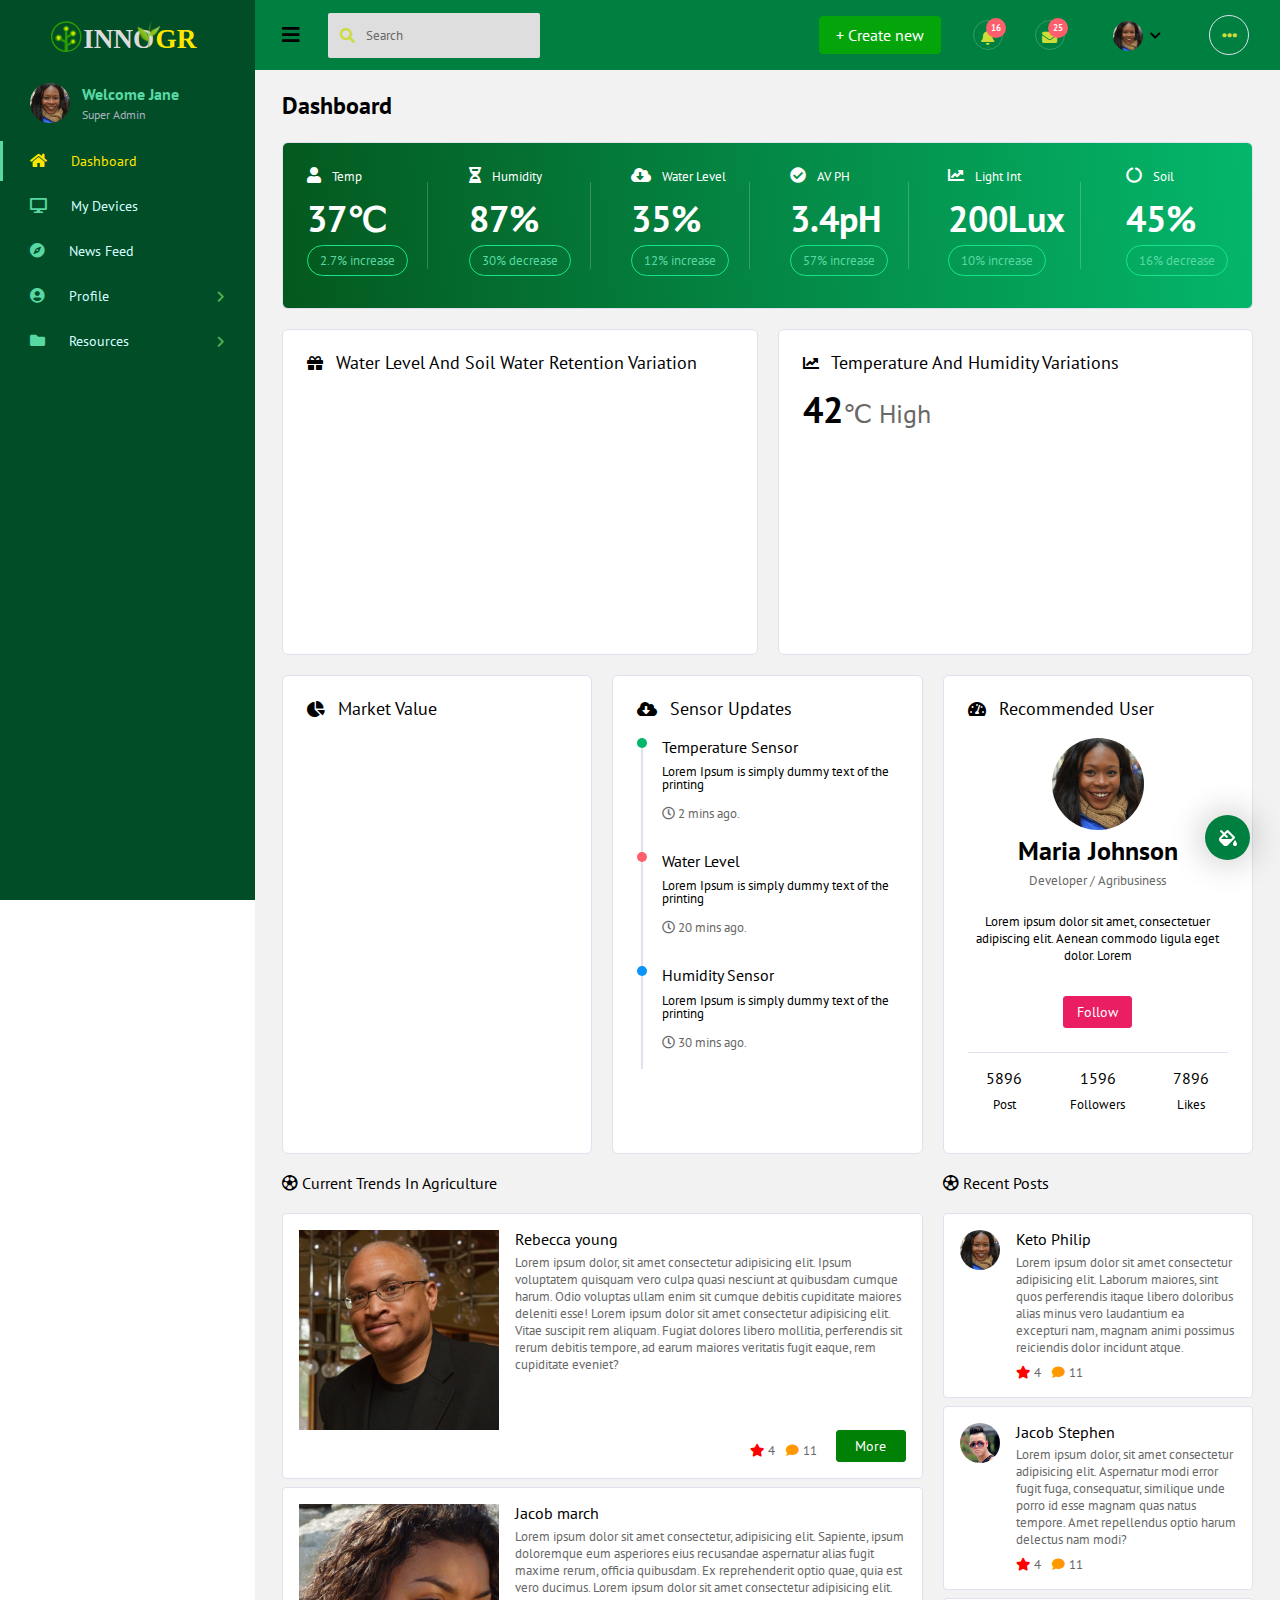
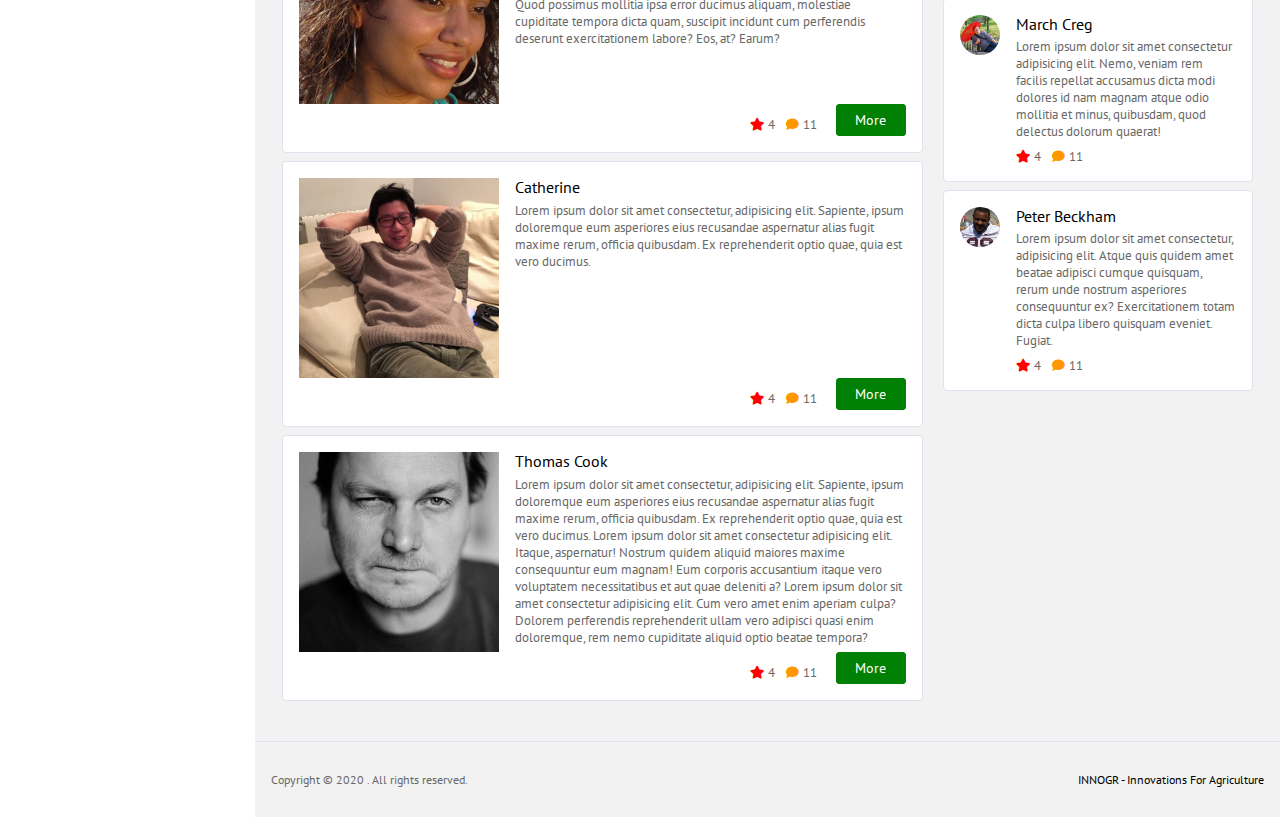
==== index.html @ 1851c5af "INNOGR ONE" ====
<!DOCTYPE html>
<html lang="en">


<head>
  <!-- Required meta tags -->
  <meta charset="utf-8">
  <meta name="viewport" content="width=device-width, initial-scale=1, shrink-to-fit=no">
  <title>Innogr App</title>
  <link rel="icon" href="images/logo-mini-fav.svg" type="image/svg">
  <!-- plugins:css -->
  <link rel="stylesheet" href="vendors/iconfonts/font-awesome/css/all.min.css">
  <link rel="stylesheet" href="vendors/css/vendor.bundle.base.css">
  <link rel="stylesheet" href="vendors/css/vendor.bundle.addons.css">
  <!-- endinject -->
  <!-- plugin css for this page -->
  <!-- End plugin css for this page -->
  <!-- inject:css -->
  <link rel="stylesheet" href="css/style.css">
  <!-- endinject -->
  <link rel="shortcut icon" href="http://www.urbanui.com/" />
</head>

<body class="sidebar-fixed">
  <div class="container-scroller">
    <!-- partial:partials/_navbar.html -->
    <nav class="navbar col-lg-12 col-12 p-0 fixed-top d-flex flex-row default-layout-navbar">
      <div class="text-center navbar-brand-wrapper d-flex align-items-center justify-content-center">
        <a class="navbar-brand brand-logo" href="index.html"><img src="images/logo.svg" alt="logo" /></a>
        <a class="navbar-brand brand-logo-mini" href="index.html"><img src="images/logo-mini.svg" alt="logo" /></a>
      </div>
      <div class="navbar-menu-wrapper d-flex align-items-stretch">
        <button class="navbar-toggler navbar-toggler align-self-center" type="button" data-toggle="minimize">
          <span class="fas fa-bars"></span>
        </button>
        <ul class="navbar-nav">
          <li class="nav-item nav-search d-none d-md-flex">
            <div class="nav-link">
              <div class="input-group">
                <div class="input-group-prepend">
                  <span class="input-group-text">
                    <i class="fas fa-search"></i>
                  </span>
                </div>
                <input type="text" class="form-control" placeholder="Search" aria-label="Search">
              </div>
            </div>
          </li>
        </ul>
        <ul class="navbar-nav navbar-nav-right">
          <li class="nav-item d-none d-lg-flex">
            <a class="nav-link" href="#">
              <span class="btn btn-primary">+ Create new</span>
            </a>
          </li>

          <li class="nav-item dropdown">
            <a class="nav-link count-indicator dropdown-toggle" id="notificationDropdown" href="#"
              data-toggle="dropdown">
              <i class="fas fa-bell mx-0"></i>
              <span class="count">16</span>
            </a>
            <div class="dropdown-menu dropdown-menu-right navbar-dropdown preview-list"
              aria-labelledby="notificationDropdown">
              <a class="dropdown-item">
                <p class="mb-0 font-weight-normal float-left">You have 16 new notifications
                </p>
                <span class="badge badge-pill badge-warning float-right">View all</span>
              </a>
              <div class="dropdown-divider"></div>
              <a class="dropdown-item preview-item">
                <div class="preview-thumbnail">
                  <div class="preview-icon bg-danger">
                    <i class="fas fa-exclamation-circle mx-0"></i>
                  </div>
                </div>
                <div class="preview-item-content">
                  <h6 class="preview-subject font-weight-medium">Application Error</h6>
                  <p class="font-weight-light small-text">
                    Just now
                  </p>
                </div>
              </a>
              <div class="dropdown-divider"></div>
              <a class="dropdown-item preview-item">
                <div class="preview-thumbnail">
                  <div class="preview-icon bg-warning">
                    <i class="fas fa-wrench mx-0"></i>
                  </div>
                </div>
                <div class="preview-item-content">
                  <h6 class="preview-subject font-weight-medium">Settings</h6>
                  <p class="font-weight-light small-text">
                    Private message
                  </p>
                </div>
              </a>
              <div class="dropdown-divider"></div>
              <a class="dropdown-item preview-item">
                <div class="preview-thumbnail">
                  <div class="preview-icon bg-info">
                    <i class="far fa-envelope mx-0"></i>
                  </div>
                </div>
                <div class="preview-item-content">
                  <h6 class="preview-subject font-weight-medium">New user registration</h6>
                  <p class="font-weight-light small-text">
                    2 days ago
                  </p>
                </div>
              </a>
            </div>
          </li>
          <li class="nav-item dropdown">
            <a class="nav-link count-indicator dropdown-toggle" id="messageDropdown" href="#" data-toggle="dropdown"
              aria-expanded="false">
              <i class="fas fa-envelope mx-0"></i>
              <span class="count">25</span>
            </a>
            <div class="dropdown-menu dropdown-menu-right navbar-dropdown preview-list"
              aria-labelledby="messageDropdown">
              <div class="dropdown-item">
                <p class="mb-0 font-weight-normal float-left">You have 7 unread mails
                </p>
                <span class="badge badge-info badge-pill float-right">View all</span>
              </div>
              <div class="dropdown-divider"></div>
              <a class="dropdown-item preview-item">
                <div class="preview-thumbnail">
                  <img src="images/faces/face4.jpg" alt="image" class="profile-pic">
                </div>
                <div class="preview-item-content flex-grow">
                  <h6 class="preview-subject ellipsis font-weight-medium">David Grey
                    <span class="float-right font-weight-light small-text">1 Minutes ago</span>
                  </h6>
                  <p class="font-weight-light small-text">
                    The meeting is cancelled
                  </p>
                </div>
              </a>
              <div class="dropdown-divider"></div>
              <a class="dropdown-item preview-item">
                <div class="preview-thumbnail">
                  <img src="images/faces/face2.jpg" alt="image" class="profile-pic">
                </div>
                <div class="preview-item-content flex-grow">
                  <h6 class="preview-subject ellipsis font-weight-medium">Tim Cook
                    <span class="float-right font-weight-light small-text">15 Minutes ago</span>
                  </h6>
                  <p class="font-weight-light small-text">
                    New product launch
                  </p>
                </div>
              </a>
              <div class="dropdown-divider"></div>
              <a class="dropdown-item preview-item">
                <div class="preview-thumbnail">
                  <img src="images/faces/face3.jpg" alt="image" class="profile-pic">
                </div>
                <div class="preview-item-content flex-grow">
                  <h6 class="preview-subject ellipsis font-weight-medium"> Johnson
                    <span class="float-right font-weight-light small-text">18 Minutes ago</span>
                  </h6>
                  <p class="font-weight-light small-text">
                    Upcoming board meeting
                  </p>
                </div>
              </a>
            </div>
          </li>
          <li class="nav-item nav-profile dropdown">
            <a class="nav-link dropdown-toggle" href="#" data-toggle="dropdown" id="profileDropdown">
              <img src="images/faces/face5.jpg" alt="profile" />
            </a>
            <div class="dropdown-menu dropdown-menu-right navbar-dropdown" aria-labelledby="profileDropdown">
              <a href="pages/profile/settings.html" class="dropdown-item">
                <i class="fas fa-cog text-primary"></i>
                Settings
              </a>
              <div class="dropdown-divider"></div>
              <a href="pages/login.html" class="dropdown-item">
                <i class="fas fa-power-off text-primary"></i>
                Logout
              </a>
            </div>
          </li>
          <li class="nav-item nav-settings d-none d-lg-block">
            <a class="nav-link" href="#">
              <i class="fas fa-ellipsis-h"></i>
            </a>
          </li>
        </ul>
        <button class="navbar-toggler navbar-toggler-right d-lg-none align-self-center" type="button"
          data-toggle="offcanvas">
          <span class="fas fa-bars"></span>
        </button>
      </div>
    </nav>
    <!-- partial -->
    <div class="container-fluid page-body-wrapper">
      <!-- partial:partials/_settings-panel.html -->
      <div class="theme-setting-wrapper">
        <div id="settings-trigger"><i class="fas fa-fill-drip"></i></div>
        <div id="theme-settings" class="settings-panel">
          <i class="settings-close fa fa-times"></i>
          <p class="settings-heading">SIDEBAR SKINS</p>
          <div class="sidebar-bg-options selected" id="sidebar-light-theme">
            <div class="img-ss rounded-circle bg-light border mr-3"></div>Light
          </div>
          <div class="sidebar-bg-options" id="sidebar-dark-theme">
            <div class="img-ss rounded-circle bg-dark border mr-3"></div>Dark
          </div>
          <p class="settings-heading mt-2">HEADER SKINS</p>
          <div class="color-tiles mx-0 px-4">
            <div class="tiles primary"></div>
            <div class="tiles success"></div>
            <div class="tiles warning"></div>
            <div class="tiles danger"></div>
            <div class="tiles info"></div>
            <div class="tiles dark"></div>
            <div class="tiles default"></div>
          </div>
        </div>
      </div>
      <div id="right-sidebar" class="settings-panel">
        <i class="settings-close fa fa-times"></i>
        <ul class="nav nav-tabs" id="setting-panel" role="tablist">
          <li class="nav-item">
            <a class="nav-link active" id="todo-tab" data-toggle="tab" href="#todo-section" role="tab"
              aria-controls="todo-section" aria-expanded="true">TO DO LIST</a>
          </li>
          <li class="nav-item">
            <a class="nav-link" id="chats-tab" data-toggle="tab" href="#chats-section" role="tab"
              aria-controls="chats-section">CHATS</a>
          </li>
        </ul>
        <div class="tab-content" id="setting-content">
          <div class="tab-pane fade show active scroll-wrapper" id="todo-section" role="tabpanel"
            aria-labelledby="todo-section">
            <div class="add-items d-flex px-3 mb-0">
              <form class="form w-100">
                <div class="form-group d-flex">
                  <input type="text" class="form-control todo-list-input" placeholder="Add To-do">
                  <button type="submit" class="add btn btn-primary todo-list-add-btn" id="add-task-todo">Add</button>
                </div>
              </form>
            </div>
            <div class="list-wrapper px-3">
              <ul class="d-flex flex-column-reverse todo-list">
                <li>
                  <div class="form-check">
                    <label class="form-check-label">
                      <input class="checkbox" type="checkbox">
                      Team review meeting at 3.00 PM
                    </label>
                  </div>
                  <i class="remove fa fa-times-circle"></i>
                </li>
                <li>
                  <div class="form-check">
                    <label class="form-check-label">
                      <input class="checkbox" type="checkbox">
                      Prepare for presentation
                    </label>
                  </div>
                  <i class="remove fa fa-times-circle"></i>
                </li>
                <li>
                  <div class="form-check">
                    <label class="form-check-label">
                      <input class="checkbox" type="checkbox">
                      Resolve all the low priority tickets due today
                    </label>
                  </div>
                  <i class="remove fa fa-times-circle"></i>
                </li>
                <li class="completed">
                  <div class="form-check">
                    <label class="form-check-label">
                      <input class="checkbox" type="checkbox" checked>
                      Schedule meeting for next week
                    </label>
                  </div>
                  <i class="remove fa fa-times-circle"></i>
                </li>
                <li class="completed">
                  <div class="form-check">
                    <label class="form-check-label">
                      <input class="checkbox" type="checkbox" checked>
                      Project review
                    </label>
                  </div>
                  <i class="remove fa fa-times-circle"></i>
                </li>
              </ul>
            </div>
            <div class="events py-4 border-bottom px-3">
              <div class="wrapper d-flex mb-2">
                <i class="fa fa-times-circle text-primary mr-2"></i>
                <span>Feb 11 2018</span>
              </div>
              <p class="mb-0 font-weight-thin text-gray">Creating component page</p>
              <p class="text-gray mb-0">build a js based app</p>
            </div>
            <div class="events pt-4 px-3">
              <div class="wrapper d-flex mb-2">
                <i class="fa fa-times-circle text-primary mr-2"></i>
                <span>Feb 7 2018</span>
              </div>
              <p class="mb-0 font-weight-thin text-gray">Meeting with Alisa</p>
              <p class="text-gray mb-0 ">Call Sarah Graves</p>
            </div>
          </div>
          <!-- To do section tab ends -->
          <div class="tab-pane fade" id="chats-section" role="tabpanel" aria-labelledby="chats-section">
            <div class="d-flex align-items-center justify-content-between border-bottom">
              <p class="settings-heading border-top-0 mb-3 pl-3 pt-0 border-bottom-0 pb-0">Friends</p>
              <small class="settings-heading border-top-0 mb-3 pt-0 border-bottom-0 pb-0 pr-3 font-weight-normal">See
                All</small>
            </div>
            <ul class="chat-list">
              <li class="list active">
                <div class="profile"><img src="images/faces/face1.jpg" alt="image"><span class="online"></span></div>
                <div class="info">
                  <p>Thomas Douglas</p>
                  <p>Available</p>
                </div>
                <small class="text-muted my-auto">19 min</small>
              </li>
              <li class="list">
                <div class="profile"><img src="images/faces/face2.jpg" alt="image"><span class="offline"></span></div>
                <div class="info">
                  <div class="wrapper d-flex">
                    <p>Catherine</p>
                  </div>
                  <p>Away</p>
                </div>
                <div class="badge badge-success badge-pill my-auto mx-2">4</div>
                <small class="text-muted my-auto">23 min</small>
              </li>
              <li class="list">
                <div class="profile"><img src="images/faces/face3.jpg" alt="image"><span class="online"></span></div>
                <div class="info">
                  <p>Daniel Russell</p>
                  <p>Available</p>
                </div>
                <small class="text-muted my-auto">14 min</small>
              </li>
              <li class="list">
                <div class="profile"><img src="images/faces/face4.jpg" alt="image"><span class="offline"></span></div>
                <div class="info">
                  <p>James Richardson</p>
                  <p>Away</p>
                </div>
                <small class="text-muted my-auto">2 min</small>
              </li>
              <li class="list">
                <div class="profile"><img src="images/faces/face5.jpg" alt="image"><span class="online"></span></div>
                <div class="info">
                  <p>Madeline Kennedy</p>
                  <p>Available</p>
                </div>
                <small class="text-muted my-auto">5 min</small>
              </li>
              <li class="list">
                <div class="profile"><img src="images/faces/face6.jpg" alt="image"><span class="online"></span></div>
                <div class="info">
                  <p>Sarah Graves</p>
                  <p>Available</p>
                </div>
                <small class="text-muted my-auto">47 min</small>
              </li>
            </ul>
          </div>
          <!-- chat tab ends -->
        </div>
      </div>
      <!-- partial -->
      <!-- partial:partials/_sidebar.html -->

      <nav class="sidebar sidebar-offcanvas" id="sidebar">
        <ul class="nav">
          <li class="nav-item nav-profile">
            <div class="nav-link">
              <div class="profile-image">
                <img src="images/faces/face5.jpg" alt="image" />
              </div>
              <div class="profile-name">
                <p class="name">
                  Welcome Jane
                </p>
                <p class="designation">
                  Super Admin
                </p>
              </div>
            </div>
          </li>
          <li class="nav-item">
            <a class="nav-link" href="index.html">
              <i class="fa fa-home menu-icon"></i>
              <span class="menu-title">Dashboard</span>
            </a>
          </li>
          <li class="nav-item">
            <a class="nav-link" href="pages/mydevices.html">
              <i class="fa fa-desktop menu-icon"></i>
              <span class="menu-title">My Devices</span>
            </a>
          </li>


          <li class="nav-item">
            <a class="nav-link" href="pages/newsfeed.html">
              <i class="fas fa-compass menu-icon"></i>
              <span class="menu-title">News Feed</span>
            </a>

          </li>

          <li class="nav-item">
            <a class="nav-link" data-toggle="collapse" href="#profile" aria-expanded="false" aria-controls="profile">
              <i class="fas fa fa-user-circle menu-icon"></i>
              <span class="menu-title">Profile</span>
              <i class="menu-arrow"></i>
            </a>
            <div class="collapse" id="profile">
              <ul class="nav flex-column sub-menu">
                <li class="nav-item"> <a class="nav-link" href="pages/profile/overview.html">Overview</a></li>
                <li class="nav-item"> <a class="nav-link" href="pages/profile/settings.html">Settings</a></li>

              </ul>
            </div>
          </li>



          <li class="nav-item">
            <a class="nav-link" data-toggle="collapse" href="#govenment" aria-expanded="false"
              aria-controls="govenment">
              <i class="fas fa-folder menu-icon"></i>
              <span class="menu-title">Resources</span>
              <i class="menu-arrow"></i>
            </a>
            <div class="collapse" id="govenment">
              <ul class="nav flex-column sub-menu">
                <li class="nav-item"> <a class="nav-link" href="pages/government/supportcenters.html">Support centers</a></li>
                <li class="nav-item"> <a class="nav-link" href="pages/government/projects.html">Projects</a></li>
                <li class="nav-item"> <a class="nav-link" href="pages/government/contact.html">Contact</a></li>
              </ul>
            </div>
          </li>

        </ul>
      </nav>

      <!-- partial -->
      <div class="main-panel">
        <div class="content-wrapper">
          <div class="page-header">
            <h3 class="page-title">
              Dashboard
            </h3>
          </div>
          <div class="row grid-margin">
            <div class="col-12">
              <div class="card card-statistics">
                <div class="card-body">
                  <div class="d-flex flex-column flex-md-row align-items-center justify-content-between">
                    <div class="statistics-item">
                      <p>
                        <i class="icon-sm fa fa-user mr-2"></i>
                        Temp
                      </p>
                      <h2>37&#x2103;</h2>
                      <label class="badge badge-outline-success badge-pill">2.7% increase</label>
                    </div>
                    <div class="statistics-item">
                      <p>
                        <i class="icon-sm fas fa-hourglass-half mr-2"></i>
                        Humidity
                      </p>
                      <h2>87%</h2>
                      <label class="badge badge-outline-danger badge-pill">30% decrease</label>
                    </div>
                    <div class="statistics-item">
                      <p>
                        <i class="icon-sm fas fa-cloud-download-alt mr-2"></i>
                        Water Level
                      </p>
                      <h2>35%</h2>
                      <label class="badge badge-outline-success badge-pill">12% increase</label>
                    </div>
                    <div class="statistics-item">
                      <p>
                        <i class="icon-sm fas fa-check-circle mr-2"></i>
                        AV PH
                      </p>
                      <h2>3.4pH</h2>
                      <label class="badge badge-outline-success badge-pill">57% increase</label>
                    </div>
                    <div class="statistics-item">
                      <p>
                        <i class="icon-sm fas fa-chart-line mr-2"></i>
                        Light Int
                      </p>
                      <h2>200Lux</h2>
                      <label class="badge badge-outline-success badge-pill">10% increase</label>
                    </div>
                    <div class="statistics-item">
                      <p>
                        <i class="icon-sm fas fa-circle-notch mr-2"></i>
                        Soil
                      </p>
                      <h2>45%</h2>
                      <label class="badge badge-outline-danger badge-pill">16% decrease</label>
                    </div>
                  </div>
                </div>
              </div>
            </div>
          </div>
          <div class="row">
            <div class="col-md-6 grid-margin stretch-card">
              <div class="card">
                <div class="card-body">
                  <h4 class="card-title">
                    <i class="fas fa-gift"></i>
                    Water Level and Soil Water Retention Variation
                  </h4>
                  <canvas id="orders-chart"></canvas>
                  <div id="orders-chart-legend" class="orders-chart-legend"></div>
                </div>
              </div>
            </div>
            <div class="col-md-6 grid-margin stretch-card">
              <div class="card">
                <div class="card-body">
                  <h4 class="card-title">
                    <i class="fas fa-chart-line"></i>
                    Temperature and Humidity Variations
                  </h4>
                  <h2 class="mb-5">42<span class="text-muted h4 font-weight-normal">&#x2103; High</span></h2>
                  <canvas id="sales-chart"></canvas>
                </div>
              </div>
            </div>
          </div>
          <div class="row">
            <div class="col-md-4 grid-margin stretch-card">
              <div class="card">
                <div class="card-body d-flex flex-column">
                  <h4 class="card-title">
                    <i class="fas fa-chart-pie"></i>
                    Market Value
                  </h4>
                  <div class="flex-grow-1 d-flex flex-column justify-content-between">
                    <canvas id="sales-status-chart" class="mt-3"></canvas>
                    <div class="pt-4">
                      <div id="sales-status-chart-legend" class="sales-status-chart-legend"></div>
                    </div>
                  </div>
                </div>
              </div>
            </div>

            <div class="col-md-4 grid-margin stretch-card">
              <div class="card">
                <div class="card-body">
                  <h4 class="card-title">
                    <i class="icon-sm fas fa-cloud-download-alt mr-2"></i>

                    Sensor Updates
                  </h4>
                  <ul class="solid-bullet-list">
                    <li>
                      <h6>Temperature Sensor</h6>
                      <p>Lorem Ipsum is simply dummy text of the printing </p>
                      <p class="text-muted">
                        <i class="far fa-clock"></i>
                        2 mins ago.
                      </p>
                    </li>
                    <li>
                      <h6>Water Level</h6>
                      <p>Lorem Ipsum is simply dummy text of the printing </p>
                      <p class="text-muted">
                        <i class="far fa-clock"></i>
                        20 mins ago.
                      </p>
                    </li>
                    <li>
                      <h6>Humidity Sensor</h6>
                      <p>Lorem Ipsum is simply dummy text of the printing </p>
                      <p class="text-muted">
                        <i class="far fa-clock"></i>
                        30 mins ago.
                      </p>
                    </li>
                  </ul>
                </div>
              </div>
            </div>


            <div class="col-md-4 grid-margin stretch-card">
              <div class="card text-center">

                <div class="card-body">
                  <h4 class="card-title" style="text-align: left;">
                    <i class="fas fa-tachometer-alt"></i>
                    Recommended User
                  </h4>

                  <img src="images/faces/face5.jpg" class="img-lg rounded-circle mb-2" alt="profile image">
                  <h4>Maria Johnson</h4>
                  <p class="text-muted">Developer / Agribusiness</p>
                  <p class="mt-4 card-text">
                    Lorem ipsum dolor sit amet, consectetuer adipiscing elit.
                    Aenean commodo ligula eget dolor. Lorem
                  </p>
                  <button class="followbtn btn btn-sm mt-3 mb-4">Follow</button>
                  <div class="border-top pt-3">
                    <div class="row">
                      <div class="col-4">
                        <h6>5896</h6>
                        <p>Post</p>
                      </div>
                      <div class="col-4">
                        <h6>1596</h6>
                        <p>Followers</p>
                      </div>
                      <div class="col-4">
                        <h6>7896</h6>
                        <p>Likes</p>
                      </div>
                    </div>
                  </div>
                </div>
              </div>
            </div>
          </div>

          <div class="row">
            <div class="col-md-8 h-100">
              <h6 class="card-title">
                <i class="far fa-futbol"></i>
                Current Trends In Agriculture
              </h6>
              <div id="profile-list-left" class="py-2">
                <div class="card rounded mb-2">
                  <div class="card-body p-3">
                    <div class="media">
                      <img src="images/faces/face1.jpg" alt="image" class="img-pk mr-3">
                      <div class="media-body">
                        <h6 class="mb-1">Rebecca young</h6>
                        <p class="mb-0 text-muted">
                          Lorem ipsum dolor, sit amet consectetur adipisicing elit. Ipsum voluptatem quisquam vero culpa
                          quasi nesciunt at quibusdam cumque harum. Odio voluptas ullam enim sit cumque debitis
                          cupiditate maiores deleniti esse! Lorem ipsum dolor sit amet consectetur adipisicing elit.
                          Vitae suscipit rem aliquam. Fugiat dolores libero mollitia, perferendis sit rerum debitis
                          tempore, ad earum maiores veritatis fugit eaque, rem cupiditate eveniet?
                        </p>
                      </div>
                    </div>
                    <div class="post-button">
                      <p class="small text-muted mt-2 mb-0">
                        <span>
                          <i class="fa fa-star mr-1"></i>4
                        </span>
                        <span class="ml-2">
                          <i class="fa fa-comment mr-1"></i>11
                        </span>
                        <span class="ml-2">
                          <i class="fa fa-mail-reply"></i>
                        </span>
                      </p>
                      <button type="button" class="btn btn-info btn-fw btn-sm">More</button>
                    </div>
                  </div>

                </div>
                <div class="card rounded mb-2">
                  <div class="card-body p-3">
                    <div class="media">
                      <img src="images/faces/face2.jpg" alt="image" class="img-pk mr-3">
                      <div class="media-body">
                        <h6 class="mb-1">Jacob march</h6>

                        <p class="mb-0 text-muted">
                          Lorem ipsum dolor sit amet consectetur, adipisicing elit. Sapiente, ipsum doloremque eum
                          asperiores eius recusandae aspernatur alias fugit maxime rerum, officia quibusdam. Ex
                          reprehenderit optio quae, quia est vero ducimus.
                          Lorem ipsum dolor sit amet consectetur adipisicing elit. Quod possimus mollitia ipsa error
                          ducimus aliquam, molestiae cupiditate tempora dicta quam, suscipit incidunt cum perferendis
                          deserunt exercitationem labore? Eos, at? Earum?
                        </p>
                      </div>
                    </div>
                    <div class="post-button">
                      <p class="small text-muted mt-2 mb-0">
                        <span>
                          <i class="fa fa-star mr-1"></i>4
                        </span>
                        <span class="ml-2">
                          <i class="fa fa-comment mr-1"></i>11
                        </span>
                        <span class="ml-2">
                          <i class="fa fa-mail-reply"></i>
                        </span>
                      </p>
                      <button type="button" class="btn btn-info btn-fw btn-sm">More</button>
                    </div>
                  </div>
                </div>
                <div class="card rounded mb-2">
                  <div class="card-body p-3">
                    <div class="media">
                      <img src="images/faces/face3.jpg" alt="image" class="img-pk mr-3">
                      <div class="media-body">
                        <h6 class="mb-1">Catherine</h6>

                        <p class="mb-0 text-muted">
                          Lorem ipsum dolor sit amet consectetur, adipisicing elit. Sapiente, ipsum doloremque eum
                          asperiores eius recusandae aspernatur alias fugit maxime rerum, officia quibusdam. Ex
                          reprehenderit optio quae, quia est vero ducimus.
                        </p>
                      </div>
                    </div>
                    <div class="post-button">
                      <p class="small text-muted mt-2 mb-0">
                        <span>
                          <i class="fa fa-star mr-1"></i>4
                        </span>
                        <span class="ml-2">
                          <i class="fa fa-comment mr-1"></i>11
                        </span>
                        <span class="ml-2">
                          <i class="fa fa-mail-reply"></i>
                        </span>
                      </p>
                      <button type="button" class="btn btn-info btn-fw btn-sm">More</button>
                    </div>
                  </div>
                </div>
                <div class="card rounded mb-2">
                  <div class="card-body p-3">
                    <div class="media">
                      <img src="images/faces/face4.jpg" alt="image" class="img-pk mr-3">
                      <div class="media-body">
                        <h6 class="mb-1">Thomas Cook</h6>

                        <p class="mb-0 text-muted">
                          Lorem ipsum dolor sit amet consectetur, adipisicing elit. Sapiente, ipsum doloremque eum
                          asperiores eius recusandae aspernatur alias fugit maxime rerum, officia quibusdam. Ex
                          reprehenderit optio quae, quia est vero ducimus. Lorem ipsum dolor sit amet consectetur
                          adipisicing elit. Itaque, aspernatur! Nostrum quidem aliquid maiores maxime consequuntur eum
                          magnam! Eum corporis accusantium itaque vero voluptatem necessitatibus et aut quae deleniti a?
                          Lorem ipsum dolor sit amet consectetur adipisicing elit. Cum vero amet enim aperiam culpa?
                          Dolorem perferendis reprehenderit ullam vero adipisci quasi enim doloremque, rem nemo
                          cupiditate aliquid optio beatae tempora?
                        </p>

                      </div>
                    </div>

                    <div class="post-button">
                      <p class="small text-muted mt-2 mb-0">
                        <span>
                          <i class="fa fa-star mr-1"></i>4
                        </span>
                        <span class="ml-2">
                          <i class="fa fa-comment mr-1"></i>11
                        </span>
                        <span class="ml-2">
                          <i class="fa fa-mail-reply"></i>
                        </span>
                      </p>
                      <button type="button" class="btn btn-info btn-fw btn-sm">More</button>
                    </div>
                  </div>
                </div>
              </div>

            </div>
            <div class="col-md-4 h-100">
              <h6 class="card-title">
                <i class="far fa-futbol"></i>
                Recent Posts</h6>
              <div id="profile-list-right" class="py-2">
                <div class="card rounded mb-2">
                  <div class="card-body p-3">
                    <div class="media">
                      <img src="images/faces/face5.jpg" alt="image" class="img-sm mr-3 rounded-circle">
                      <div class="media-body">
                        <h6 class="mb-1">Keto Philip</h6>
                        <p class="mb-0 text-muted">
                          Lorem ipsum dolor sit amet consectetur adipisicing elit. Laborum maiores, sint quos
                          perferendis itaque libero doloribus alias minus vero laudantium ea excepturi nam, magnam animi
                          possimus reiciendis dolor incidunt atque.
                        </p>
                        <p class="small text-muted mt-2 mb-0">
                          <span>
                            <i class="fa fa-star mr-1"></i>4
                          </span>
                          <span class="ml-2">
                            <i class="fa fa-comment mr-1"></i>11
                          </span>
                          <span class="ml-2">
                            <i class="fa fa-mail-reply"></i>
                          </span>
                        </p>
                      </div>
                    </div>
                  </div>
                </div>
                <div class="card rounded mb-2">
                  <div class="card-body p-3">
                    <div class="media">
                      <img src="images/faces/face6.jpg" alt="image" class="img-sm mr-3 rounded-circle">
                      <div class="media-body">
                        <h6 class="mb-1">Jacob Stephen</h6>
                        <p class="mb-0 text-muted">
                          Lorem ipsum dolor, sit amet consectetur adipisicing elit. Aspernatur modi error fugit fuga,
                          consequatur, similique unde porro id esse magnam quas natus tempore. Amet repellendus optio
                          harum delectus nam modi?
                        </p>
                        <p class="small text-muted mt-2 mb-0">
                          <span>
                            <i class="fa fa-star mr-1"></i>4
                          </span>
                          <span class="ml-2">
                            <i class="fa fa-comment mr-1"></i>11
                          </span>
                          <span class="ml-2">
                            <i class="fa fa-mail-reply"></i>
                          </span>
                        </p>
                      </div>
                    </div>
                  </div>
                </div>
                <div class="card rounded mb-2">
                  <div class="card-body p-3">
                    <div class="media">
                      <img src="images/faces/face7.jpg" alt="image" class="img-sm mr-3 rounded-circle">
                      <div class="media-body">
                        <h6 class="mb-1">March Creg</h6>
                        <p class="mb-0 text-muted">
                          Lorem ipsum dolor sit amet consectetur adipisicing elit. Nemo, veniam rem facilis repellat
                          accusamus dicta modi dolores id nam magnam atque odio mollitia et minus, quibusdam, quod
                          delectus dolorum quaerat!
                        </p>
                        <p class="small text-muted mt-2 mb-0">
                          <span>
                            <i class="fa fa-star mr-1"></i>4
                          </span>
                          <span class="ml-2">
                            <i class="fa fa-comment mr-1"></i>11
                          </span>
                          <span class="ml-2">
                            <i class="fa fa-mail-reply"></i>
                          </span>
                        </p>
                      </div>
                    </div>
                  </div>
                </div>
                <div class="card rounded mb-2">
                  <div class="card-body p-3">
                    <div class="media">
                      <img src="images/faces/face8.jpg" alt="image" class="img-sm mr-3 rounded-circle">
                      <div class="media-body">
                        <h6 class="mb-1">Peter Beckham</h6>
                        <p class="mb-0 text-muted">
                          Lorem ipsum dolor sit amet consectetur, adipisicing elit. Atque quis quidem amet beatae
                          adipisci cumque quisquam, rerum unde nostrum asperiores consequuntur ex? Exercitationem totam
                          dicta culpa libero quisquam eveniet. Fugiat.
                        </p>
                        <p class="small text-muted mt-2 mb-0">
                          <span>
                            <i class="fa fa-star mr-1"></i>4
                          </span>
                          <span class="ml-2">
                            <i class="fa fa-comment mr-1"></i>11
                          </span>
                          <span class="ml-2">
                            <i class="fa fa-mail-reply"></i>
                          </span>
                        </p>
                      </div>
                    </div>
                  </div>
                </div>
              </div>
            </div>
          </div>

        </div>
        <!-- content-wrapper ends -->
        <!-- partial:partials/_footer.html -->
        <footer class="footer">
          <div class="d-sm-flex justify-content-center justify-content-sm-between">
            <span class="text-muted text-center text-sm-left d-block d-sm-inline-block">Copyright © 2020 . All rights
              reserved.</span>
            <span class="float-none float-sm-right d-block mt-1 mt-sm-0 text-center">INNOGR - Innovations For Agriculture</span>
          </div>
        </footer>
        <!-- partial -->
      </div>
      <!-- main-panel ends -->
    </div>
    <!-- page-body-wrapper ends -->
  </div>
  <!-- container-scroller -->

  <!-- plugins:js -->
  <script src="vendors/js/vendor.bundle.base.js"></script>
  <script src="vendors/js/vendor.bundle.addons.js"></script>
  <!-- endinject -->
  <!-- Plugin js for this page-->
  <!-- End plugin js for this page-->
  <!-- inject:js -->
  <script src="js/off-canvas.js"></script>
  <script src="js/hoverable-collapse.js"></script>
  <script src="js/misc.js"></script>
  <script src="js/settings.js"></script>
  <script src="js/todolist.js"></script>
  <!-- endinject -->
  <!-- Custom js for this page-->
  <script src="js/dashboard.js"></script>
  <script src="js/owl-carousel.js"></script>

  <!-- End custom js for this page-->
</body>


</html>
---- vendors/iconfonts/font-awesome/css/all.min.css ----
/*!
 * Font Awesome Free 5.2.0 by @fontawesome - https://fontawesome.com
 * License - https://fontawesome.com/license (Icons: CC BY 4.0, Fonts: SIL OFL 1.1, Code: MIT License)
 */
.fa,.fab,.fal,.far,.fas{-moz-osx-font-smoothing:grayscale;-webkit-font-smoothing:antialiased;display:inline-block;font-style:normal;font-variant:normal;text-rendering:auto;line-height:1}.fa-lg{font-size:1.33333em;line-height:.75em;vertical-align:-.0667em}.fa-xs{font-size:.75em}.fa-sm{font-size:.875em}.fa-1x{font-size:1em}.fa-2x{font-size:2em}.fa-3x{font-size:3em}.fa-4x{font-size:4em}.fa-5x{font-size:5em}.fa-6x{font-size:6em}.fa-7x{font-size:7em}.fa-8x{font-size:8em}.fa-9x{font-size:9em}.fa-10x{font-size:10em}.fa-fw{text-align:center;width:1.25em}.fa-ul{list-style-type:none;margin-left:2.5em;padding-left:0}.fa-ul>li{position:relative}.fa-li{left:-2em;position:absolute;text-align:center;width:2em;line-height:inherit}.fa-border{border:.08em solid #eee;border-radius:.1em;padding:.2em .25em .15em}.fa-pull-left{float:left}.fa-pull-right{float:right}.fa.fa-pull-left,.fab.fa-pull-left,.fal.fa-pull-left,.far.fa-pull-left,.fas.fa-pull-left{margin-right:.3em}.fa.fa-pull-right,.fab.fa-pull-right,.fal.fa-pull-right,.far.fa-pull-right,.fas.fa-pull-right{margin-left:.3em}.fa-spin{animation:a 2s infinite linear}.fa-pulse{animation:a 1s infinite steps(8)}@keyframes a{0%{transform:rotate(0deg)}to{transform:rotate(1turn)}}.fa-rotate-90{-ms-filter:"progid:DXImageTransform.Microsoft.BasicImage(rotation=1)";transform:rotate(90deg)}.fa-rotate-180{-ms-filter:"progid:DXImageTransform.Microsoft.BasicImage(rotation=2)";transform:rotate(180deg)}.fa-rotate-270{-ms-filter:"progid:DXImageTransform.Microsoft.BasicImage(rotation=3)";transform:rotate(270deg)}.fa-flip-horizontal{-ms-filter:"progid:DXImageTransform.Microsoft.BasicImage(rotation=0, mirror=1)";transform:scaleX(-1)}.fa-flip-vertical{transform:scaleY(-1)}.fa-flip-horizontal.fa-flip-vertical,.fa-flip-vertical{-ms-filter:"progid:DXImageTransform.Microsoft.BasicImage(rotation=2, mirror=1)"}.fa-flip-horizontal.fa-flip-vertical{transform:scale(-1)}:root .fa-flip-horizontal,:root .fa-flip-vertical,:root .fa-rotate-90,:root .fa-rotate-180,:root .fa-rotate-270{-webkit-filter:none;filter:none}.fa-stack{display:inline-block;height:2em;line-height:2em;position:relative;vertical-align:middle;width:2em}.fa-stack-1x,.fa-stack-2x{left:0;position:absolute;text-align:center;width:100%}.fa-stack-1x{line-height:inherit}.fa-stack-2x{font-size:2em}.fa-inverse{color:#fff}.fa-500px:before{content:"\f26e"}.fa-accessible-icon:before{content:"\f368"}.fa-accusoft:before{content:"\f369"}.fa-address-book:before{content:"\f2b9"}.fa-address-card:before{content:"\f2bb"}.fa-adjust:before{content:"\f042"}.fa-adn:before{content:"\f170"}.fa-adversal:before{content:"\f36a"}.fa-affiliatetheme:before{content:"\f36b"}.fa-air-freshener:before{content:"\f5d0"}.fa-algolia:before{content:"\f36c"}.fa-align-center:before{content:"\f037"}.fa-align-justify:before{content:"\f039"}.fa-align-left:before{content:"\f036"}.fa-align-right:before{content:"\f038"}.fa-allergies:before{content:"\f461"}.fa-amazon:before{content:"\f270"}.fa-amazon-pay:before{content:"\f42c"}.fa-ambulance:before{content:"\f0f9"}.fa-american-sign-language-interpreting:before{content:"\f2a3"}.fa-amilia:before{content:"\f36d"}.fa-anchor:before{content:"\f13d"}.fa-android:before{content:"\f17b"}.fa-angellist:before{content:"\f209"}.fa-angle-double-down:before{content:"\f103"}.fa-angle-double-left:before{content:"\f100"}.fa-angle-double-right:before{content:"\f101"}.fa-angle-double-up:before{content:"\f102"}.fa-angle-down:before{content:"\f107"}.fa-angle-left:before{content:"\f104"}.fa-angle-right:before{content:"\f105"}.fa-angle-up:before{content:"\f106"}.fa-angry:before{content:"\f556"}.fa-angrycreative:before{content:"\f36e"}.fa-angular:before{content:"\f420"}.fa-app-store:before{content:"\f36f"}.fa-app-store-ios:before{content:"\f370"}.fa-apper:before{content:"\f371"}.fa-apple:before{content:"\f179"}.fa-apple-alt:before{content:"\f5d1"}.fa-apple-pay:before{content:"\f415"}.fa-archive:before{content:"\f187"}.fa-archway:before{content:"\f557"}.fa-arrow-alt-circle-down:before{content:"\f358"}.fa-arrow-alt-circle-left:before{content:"\f359"}.fa-arrow-alt-circle-right:before{content:"\f35a"}.fa-arrow-alt-circle-up:before{content:"\f35b"}.fa-arrow-circle-down:before{content:"\f0ab"}.fa-arrow-circle-left:before{content:"\f0a8"}.fa-arrow-circle-right:before{content:"\f0a9"}.fa-arrow-circle-up:before{content:"\f0aa"}.fa-arrow-down:before{content:"\f063"}.fa-arrow-left:before{content:"\f060"}.fa-arrow-right:before{content:"\f061"}.fa-arrow-up:before{content:"\f062"}.fa-arrows-alt:before{content:"\f0b2"}.fa-arrows-alt-h:before{content:"\f337"}.fa-arrows-alt-v:before{content:"\f338"}.fa-assistive-listening-systems:before{content:"\f2a2"}.fa-asterisk:before{content:"\f069"}.fa-asymmetrik:before{content:"\f372"}.fa-at:before{content:"\f1fa"}.fa-atlas:before{content:"\f558"}.fa-atom:before{content:"\f5d2"}.fa-audible:before{content:"\f373"}.fa-audio-description:before{content:"\f29e"}.fa-autoprefixer:before{content:"\f41c"}.fa-avianex:before{content:"\f374"}.fa-aviato:before{content:"\f421"}.fa-award:before{content:"\f559"}.fa-aws:before{content:"\f375"}.fa-backspace:before{content:"\f55a"}.fa-backward:before{content:"\f04a"}.fa-balance-scale:before{content:"\f24e"}.fa-ban:before{content:"\f05e"}.fa-band-aid:before{content:"\f462"}.fa-bandcamp:before{content:"\f2d5"}.fa-barcode:before{content:"\f02a"}.fa-bars:before{content:"\f0c9"}.fa-baseball-ball:before{content:"\f433"}.fa-basketball-ball:before{content:"\f434"}.fa-bath:before{content:"\f2cd"}.fa-battery-empty:before{content:"\f244"}.fa-battery-full:before{content:"\f240"}.fa-battery-half:before{content:"\f242"}.fa-battery-quarter:before{content:"\f243"}.fa-battery-three-quarters:before{content:"\f241"}.fa-bed:before{content:"\f236"}.fa-beer:before{content:"\f0fc"}.fa-behance:before{content:"\f1b4"}.fa-behance-square:before{content:"\f1b5"}.fa-bell:before{content:"\f0f3"}.fa-bell-slash:before{content:"\f1f6"}.fa-bezier-curve:before{content:"\f55b"}.fa-bicycle:before{content:"\f206"}.fa-bimobject:before{content:"\f378"}.fa-binoculars:before{content:"\f1e5"}.fa-birthday-cake:before{content:"\f1fd"}.fa-bitbucket:before{content:"\f171"}.fa-bitcoin:before{content:"\f379"}.fa-bity:before{content:"\f37a"}.fa-black-tie:before{content:"\f27e"}.fa-blackberry:before{content:"\f37b"}.fa-blender:before{content:"\f517"}.fa-blind:before{content:"\f29d"}.fa-blogger:before{content:"\f37c"}.fa-blogger-b:before{content:"\f37d"}.fa-bluetooth:before{content:"\f293"}.fa-bluetooth-b:before{content:"\f294"}.fa-bold:before{content:"\f032"}.fa-bolt:before{content:"\f0e7"}.fa-bomb:before{content:"\f1e2"}.fa-bone:before{content:"\f5d7"}.fa-bong:before{content:"\f55c"}.fa-book:before{content:"\f02d"}.fa-book-open:before{content:"\f518"}.fa-book-reader:before{content:"\f5da"}.fa-bookmark:before{content:"\f02e"}.fa-bowling-ball:before{content:"\f436"}.fa-box:before{content:"\f466"}.fa-box-open:before{content:"\f49e"}.fa-boxes:before{content:"\f468"}.fa-braille:before{content:"\f2a1"}.fa-brain:before{content:"\f5dc"}.fa-briefcase:before{content:"\f0b1"}.fa-briefcase-medical:before{content:"\f469"}.fa-broadcast-tower:before{content:"\f519"}.fa-broom:before{content:"\f51a"}.fa-brush:before{content:"\f55d"}.fa-btc:before{content:"\f15a"}.fa-bug:before{content:"\f188"}.fa-building:before{content:"\f1ad"}.fa-bullhorn:before{content:"\f0a1"}.fa-bullseye:before{content:"\f140"}.fa-burn:before{content:"\f46a"}.fa-buromobelexperte:before{content:"\f37f"}.fa-bus:before{content:"\f207"}.fa-bus-alt:before{content:"\f55e"}.fa-buysellads:before{content:"\f20d"}.fa-calculator:before{content:"\f1ec"}.fa-calendar:before{content:"\f133"}.fa-calendar-alt:before{content:"\f073"}.fa-calendar-check:before{content:"\f274"}.fa-calendar-minus:before{content:"\f272"}.fa-calendar-plus:before{content:"\f271"}.fa-calendar-times:before{content:"\f273"}.fa-camera:before{content:"\f030"}.fa-camera-retro:before{content:"\f083"}.fa-cannabis:before{content:"\f55f"}.fa-capsules:before{content:"\f46b"}.fa-car:before{content:"\f1b9"}.fa-car-alt:before{content:"\f5de"}.fa-car-battery:before{content:"\f5df"}.fa-car-crash:before{content:"\f5e1"}.fa-car-side:before{content:"\f5e4"}.fa-caret-down:before{content:"\f0d7"}.fa-caret-left:before{content:"\f0d9"}.fa-caret-right:before{content:"\f0da"}.fa-caret-square-down:before{content:"\f150"}.fa-caret-square-left:before{content:"\f191"}.fa-caret-square-right:before{content:"\f152"}.fa-caret-square-up:before{content:"\f151"}.fa-caret-up:before{content:"\f0d8"}.fa-cart-arrow-down:before{content:"\f218"}.fa-cart-plus:before{content:"\f217"}.fa-cc-amazon-pay:before{content:"\f42d"}.fa-cc-amex:before{content:"\f1f3"}.fa-cc-apple-pay:before{content:"\f416"}.fa-cc-diners-club:before{content:"\f24c"}.fa-cc-discover:before{content:"\f1f2"}.fa-cc-jcb:before{content:"\f24b"}.fa-cc-mastercard:before{content:"\f1f1"}.fa-cc-paypal:before{content:"\f1f4"}.fa-cc-stripe:before{content:"\f1f5"}.fa-cc-visa:before{content:"\f1f0"}.fa-centercode:before{content:"\f380"}.fa-certificate:before{content:"\f0a3"}.fa-chalkboard:before{content:"\f51b"}.fa-chalkboard-teacher:before{content:"\f51c"}.fa-charging-station:before{content:"\f5e7"}.fa-chart-area:before{content:"\f1fe"}.fa-chart-bar:before{content:"\f080"}.fa-chart-line:before{content:"\f201"}.fa-chart-pie:before{content:"\f200"}.fa-check:before{content:"\f00c"}.fa-check-circle:before{content:"\f058"}.fa-check-double:before{content:"\f560"}.fa-check-square:before{content:"\f14a"}.fa-chess:before{content:"\f439"}.fa-chess-bishop:before{content:"\f43a"}.fa-chess-board:before{content:"\f43c"}.fa-chess-king:before{content:"\f43f"}.fa-chess-knight:before{content:"\f441"}.fa-chess-pawn:before{content:"\f443"}.fa-chess-queen:before{content:"\f445"}.fa-chess-rook:before{content:"\f447"}.fa-chevron-circle-down:before{content:"\f13a"}.fa-chevron-circle-left:before{content:"\f137"}.fa-chevron-circle-right:before{content:"\f138"}.fa-chevron-circle-up:before{content:"\f139"}.fa-chevron-down:before{content:"\f078"}.fa-chevron-left:before{content:"\f053"}.fa-chevron-right:before{content:"\f054"}.fa-chevron-up:before{content:"\f077"}.fa-child:before{content:"\f1ae"}.fa-chrome:before{content:"\f268"}.fa-church:before{content:"\f51d"}.fa-circle:before{content:"\f111"}.fa-circle-notch:before{content:"\f1ce"}.fa-clipboard:before{content:"\f328"}.fa-clipboard-check:before{content:"\f46c"}.fa-clipboard-list:before{content:"\f46d"}.fa-clock:before{content:"\f017"}.fa-clone:before{content:"\f24d"}.fa-closed-captioning:before{content:"\f20a"}.fa-cloud:before{content:"\f0c2"}.fa-cloud-download-alt:before{content:"\f381"}.fa-cloud-upload-alt:before{content:"\f382"}.fa-cloudscale:before{content:"\f383"}.fa-cloudsmith:before{content:"\f384"}.fa-cloudversify:before{content:"\f385"}.fa-cocktail:before{content:"\f561"}.fa-code:before{content:"\f121"}.fa-code-branch:before{content:"\f126"}.fa-codepen:before{content:"\f1cb"}.fa-codiepie:before{content:"\f284"}.fa-coffee:before{content:"\f0f4"}.fa-cog:before{content:"\f013"}.fa-cogs:before{content:"\f085"}.fa-coins:before{content:"\f51e"}.fa-columns:before{content:"\f0db"}.fa-comment:before{content:"\f075";color: #FF9800;}.fa-comment-alt:before{content:"\f27a"}.fa-comment-dots:before{content:"\f4ad"}.fa-comment-slash:before{content:"\f4b3"}.fa-comments:before{content:"\f086"}.fa-compact-disc:before{content:"\f51f"}.fa-compass:before{content:"\f14e"}.fa-compress:before{content:"\f066"}.fa-concierge-bell:before{content:"\f562"}.fa-connectdevelop:before{content:"\f20e"}.fa-contao:before{content:"\f26d"}.fa-cookie:before{content:"\f563"}.fa-cookie-bite:before{content:"\f564"}.fa-copy:before{content:"\f0c5"}.fa-copyright:before{content:"\f1f9"}.fa-couch:before{content:"\f4b8"}.fa-cpanel:before{content:"\f388"}.fa-creative-commons:before{content:"\f25e"}.fa-creative-commons-by:before{content:"\f4e7"}.fa-creative-commons-nc:before{content:"\f4e8"}.fa-creative-commons-nc-eu:before{content:"\f4e9"}.fa-creative-commons-nc-jp:before{content:"\f4ea"}.fa-creative-commons-nd:before{content:"\f4eb"}.fa-creative-commons-pd:before{content:"\f4ec"}.fa-creative-commons-pd-alt:before{content:"\f4ed"}.fa-creative-commons-remix:before{content:"\f4ee"}.fa-creative-commons-sa:before{content:"\f4ef"}.fa-creative-commons-sampling:before{content:"\f4f0"}.fa-creative-commons-sampling-plus:before{content:"\f4f1"}.fa-creative-commons-share:before{content:"\f4f2"}.fa-credit-card:before{content:"\f09d"}.fa-crop:before{content:"\f125"}.fa-crop-alt:before{content:"\f565"}.fa-crosshairs:before{content:"\f05b"}.fa-crow:before{content:"\f520"}.fa-crown:before{content:"\f521"}.fa-css3:before{content:"\f13c"}.fa-css3-alt:before{content:"\f38b"}.fa-cube:before{content:"\f1b2"}.fa-cubes:before{content:"\f1b3"}.fa-cut:before{content:"\f0c4"}.fa-cuttlefish:before{content:"\f38c"}.fa-d-and-d:before{content:"\f38d"}.fa-dashcube:before{content:"\f210"}.fa-database:before{content:"\f1c0"}.fa-deaf:before{content:"\f2a4"}.fa-delicious:before{content:"\f1a5"}.fa-deploydog:before{content:"\f38e"}.fa-deskpro:before{content:"\f38f"}.fa-desktop:before{content:"\f108"}.fa-deviantart:before{content:"\f1bd"}.fa-diagnoses:before{content:"\f470"}.fa-dice:before{content:"\f522"}.fa-dice-five:before{content:"\f523"}.fa-dice-four:before{content:"\f524"}.fa-dice-one:before{content:"\f525"}.fa-dice-six:before{content:"\f526"}.fa-dice-three:before{content:"\f527"}.fa-dice-two:before{content:"\f528"}.fa-digg:before{content:"\f1a6"}.fa-digital-ocean:before{content:"\f391"}.fa-digital-tachograph:before{content:"\f566"}.fa-directions:before{content:"\f5eb"}.fa-discord:before{content:"\f392"}.fa-discourse:before{content:"\f393"}.fa-divide:before{content:"\f529"}.fa-dizzy:before{content:"\f567"}.fa-dna:before{content:"\f471"}.fa-dochub:before{content:"\f394"}.fa-docker:before{content:"\f395"}.fa-dollar-sign:before{content:"\f155"}.fa-dolly:before{content:"\f472"}.fa-dolly-flatbed:before{content:"\f474"}.fa-donate:before{content:"\f4b9"}.fa-door-closed:before{content:"\f52a"}.fa-door-open:before{content:"\f52b"}.fa-dot-circle:before{content:"\f192"}.fa-dove:before{content:"\f4ba"}.fa-download:before{content:"\f019"}.fa-draft2digital:before{content:"\f396"}.fa-drafting-compass:before{content:"\f568"}.fa-draw-polygon:before{content:"\f5ee"}.fa-dribbble:before{content:"\f17d"}.fa-dribbble-square:before{content:"\f397"}.fa-dropbox:before{content:"\f16b"}.fa-drum:before{content:"\f569"}.fa-drum-steelpan:before{content:"\f56a"}.fa-drupal:before{content:"\f1a9"}.fa-dumbbell:before{content:"\f44b"}.fa-dyalog:before{content:"\f399"}.fa-earlybirds:before{content:"\f39a"}.fa-ebay:before{content:"\f4f4"}.fa-edge:before{content:"\f282"}.fa-edit:before{content:"\f044"}.fa-eject:before{content:"\f052"}.fa-elementor:before{content:"\f430"}.fa-ellipsis-h:before{content:"\f141"}.fa-ellipsis-v:before{content:"\f142"}.fa-ello:before{content:"\f5f1"}.fa-ember:before{content:"\f423"}.fa-empire:before{content:"\f1d1"}.fa-envelope:before{content:"\f0e0"}.fa-envelope-open:before{content:"\f2b6"}.fa-envelope-square:before{content:"\f199"}.fa-envira:before{content:"\f299"}.fa-equals:before{content:"\f52c"}.fa-eraser:before{content:"\f12d"}.fa-erlang:before{content:"\f39d"}.fa-ethereum:before{content:"\f42e"}.fa-etsy:before{content:"\f2d7"}.fa-euro-sign:before{content:"\f153"}.fa-exchange-alt:before{content:"\f362"}.fa-exclamation:before{content:"\f12a"}.fa-exclamation-circle:before{content:"\f06a"}.fa-exclamation-triangle:before{content:"\f071"}.fa-expand:before{content:"\f065"}.fa-expand-arrows-alt:before{content:"\f31e"}.fa-expeditedssl:before{content:"\f23e"}.fa-external-link-alt:before{content:"\f35d"}.fa-external-link-square-alt:before{content:"\f360"}.fa-eye:before{content:"\f06e"}.fa-eye-dropper:before{content:"\f1fb"}.fa-eye-slash:before{content:"\f070"}.fa-facebook:before{content:"\f09a"}.fa-facebook-f:before{content:"\f39e"}.fa-facebook-messenger:before{content:"\f39f"}.fa-facebook-square:before{content:"\f082"}.fa-fast-backward:before{content:"\f049"}.fa-fast-forward:before{content:"\f050"}.fa-fax:before{content:"\f1ac"}.fa-feather:before{content:"\f52d"}.fa-feather-alt:before{content:"\f56b"}.fa-female:before{content:"\f182"}.fa-fighter-jet:before{content:"\f0fb"}.fa-file:before{content:"\f15b"}.fa-file-alt:before{content:"\f15c"}.fa-file-archive:before{content:"\f1c6"}.fa-file-audio:before{content:"\f1c7"}.fa-file-code:before{content:"\f1c9"}.fa-file-contract:before{content:"\f56c"}.fa-file-download:before{content:"\f56d"}.fa-file-excel:before{content:"\f1c3"}.fa-file-export:before{content:"\f56e"}.fa-file-image:before{content:"\f1c5"}.fa-file-import:before{content:"\f56f"}.fa-file-invoice:before{content:"\f570"}.fa-file-invoice-dollar:before{content:"\f571"}.fa-file-medical:before{content:"\f477"}.fa-file-medical-alt:before{content:"\f478"}.fa-file-pdf:before{content:"\f1c1"}.fa-file-powerpoint:before{content:"\f1c4"}.fa-file-prescription:before{content:"\f572"}.fa-file-signature:before{content:"\f573"}.fa-file-upload:before{content:"\f574"}.fa-file-video:before{content:"\f1c8"}.fa-file-word:before{content:"\f1c2"}.fa-fill:before{content:"\f575"}.fa-fill-drip:before{content:"\f576"}.fa-film:before{content:"\f008"}.fa-filter:before{content:"\f0b0"}.fa-fingerprint:before{content:"\f577"}.fa-fire:before{content:"\f06d"}.fa-fire-extinguisher:before{content:"\f134"}.fa-firefox:before{content:"\f269"}.fa-first-aid:before{content:"\f479"}.fa-first-order:before{content:"\f2b0"}.fa-first-order-alt:before{content:"\f50a"}.fa-firstdraft:before{content:"\f3a1"}.fa-fish:before{content:"\f578"}.fa-flag:before{content:"\f024"}.fa-flag-checkered:before{content:"\f11e"}.fa-flask:before{content:"\f0c3"}.fa-flickr:before{content:"\f16e"}.fa-flipboard:before{content:"\f44d"}.fa-flushed:before{content:"\f579"}.fa-fly:before{content:"\f417"}.fa-folder:before{content:"\f07b"}.fa-folder-open:before{content:"\f07c"}.fa-font:before{content:"\f031"}.fa-font-awesome:before{content:"\f2b4"}.fa-font-awesome-alt:before{content:"\f35c"}.fa-font-awesome-flag:before{content:"\f425"}.fa-font-awesome-logo-full:before{content:"\f4e6"}.fa-fonticons:before{content:"\f280"}.fa-fonticons-fi:before{content:"\f3a2"}.fa-football-ball:before{content:"\f44e"}.fa-fort-awesome:before{content:"\f286"}.fa-fort-awesome-alt:before{content:"\f3a3"}.fa-forumbee:before{content:"\f211"}.fa-forward:before{content:"\f04e"}.fa-foursquare:before{content:"\f180"}.fa-free-code-camp:before{content:"\f2c5"}.fa-freebsd:before{content:"\f3a4"}.fa-frog:before{content:"\f52e"}.fa-frown:before{content:"\f119"}.fa-frown-open:before{content:"\f57a"}.fa-fulcrum:before{content:"\f50b"}.fa-futbol:before{content:"\f1e3"}.fa-galactic-republic:before{content:"\f50c"}.fa-galactic-senate:before{content:"\f50d"}.fa-gamepad:before{content:"\f11b"}.fa-gas-pump:before{content:"\f52f"}.fa-gavel:before{content:"\f0e3"}.fa-gem:before{content:"\f3a5"}.fa-genderless:before{content:"\f22d"}.fa-get-pocket:before{content:"\f265"}.fa-gg:before{content:"\f260"}.fa-gg-circle:before{content:"\f261"}.fa-gift:before{content:"\f06b"}.fa-git:before{content:"\f1d3"}.fa-git-square:before{content:"\f1d2"}.fa-github:before{content:"\f09b"}.fa-github-alt:before{content:"\f113"}.fa-github-square:before{content:"\f092"}.fa-gitkraken:before{content:"\f3a6"}.fa-gitlab:before{content:"\f296"}.fa-gitter:before{content:"\f426"}.fa-glass-martini:before{content:"\f000"}.fa-glass-martini-alt:before{content:"\f57b"}.fa-glasses:before{content:"\f530"}.fa-glide:before{content:"\f2a5"}.fa-glide-g:before{content:"\f2a6"}.fa-globe:before{content:"\f0ac"}.fa-globe-africa:before{content:"\f57c"}.fa-globe-americas:before{content:"\f57d"}.fa-globe-asia:before{content:"\f57e"}.fa-gofore:before{content:"\f3a7"}.fa-golf-ball:before{content:"\f450"}.fa-goodreads:before{content:"\f3a8"}.fa-goodreads-g:before{content:"\f3a9"}.fa-google:before{content:"\f1a0"}.fa-google-drive:before{content:"\f3aa"}.fa-google-play:before{content:"\f3ab"}.fa-google-plus:before{content:"\f2b3"}.fa-google-plus-g:before{content:"\f0d5"}.fa-google-plus-square:before{content:"\f0d4"}.fa-google-wallet:before{content:"\f1ee"}.fa-graduation-cap:before{content:"\f19d"}.fa-gratipay:before{content:"\f184"}.fa-grav:before{content:"\f2d6"}.fa-greater-than:before{content:"\f531"}.fa-greater-than-equal:before{content:"\f532"}.fa-grimace:before{content:"\f57f"}.fa-grin:before{content:"\f580"}.fa-grin-alt:before{content:"\f581"}.fa-grin-beam:before{content:"\f582"}.fa-grin-beam-sweat:before{content:"\f583"}.fa-grin-hearts:before{content:"\f584"}.fa-grin-squint:before{content:"\f585"}.fa-grin-squint-tears:before{content:"\f586"}.fa-grin-stars:before{content:"\f587"}.fa-grin-tears:before{content:"\f588"}.fa-grin-tongue:before{content:"\f589"}.fa-grin-tongue-squint:before{content:"\f58a"}.fa-grin-tongue-wink:before{content:"\f58b"}.fa-grin-wink:before{content:"\f58c"}.fa-grip-horizontal:before{content:"\f58d"}.fa-grip-vertical:before{content:"\f58e"}.fa-gripfire:before{content:"\f3ac"}.fa-grunt:before{content:"\f3ad"}.fa-gulp:before{content:"\f3ae"}.fa-h-square:before{content:"\f0fd"}.fa-hacker-news:before{content:"\f1d4"}.fa-hacker-news-square:before{content:"\f3af"}.fa-hackerrank:before{content:"\f5f7"}.fa-hand-holding:before{content:"\f4bd"}.fa-hand-holding-heart:before{content:"\f4be"}.fa-hand-holding-usd:before{content:"\f4c0"}.fa-hand-lizard:before{content:"\f258"}.fa-hand-paper:before{content:"\f256"}.fa-hand-peace:before{content:"\f25b"}.fa-hand-point-down:before{content:"\f0a7"}.fa-hand-point-left:before{content:"\f0a5"}.fa-hand-point-right:before{content:"\f0a4"}.fa-hand-point-up:before{content:"\f0a6"}.fa-hand-pointer:before{content:"\f25a"}.fa-hand-rock:before{content:"\f255"}.fa-hand-scissors:before{content:"\f257"}.fa-hand-spock:before{content:"\f259"}.fa-hands:before{content:"\f4c2"}.fa-hands-helping:before{content:"\f4c4"}.fa-handshake:before{content:"\f2b5"}.fa-hashtag:before{content:"\f292"}.fa-hdd:before{content:"\f0a0"}.fa-heading:before{content:"\f1dc"}.fa-headphones:before{content:"\f025"}.fa-headphones-alt:before{content:"\f58f"}.fa-headset:before{content:"\f590"}.fa-heart:before{content:"\f004"}.fa-heartbeat:before{content:"\f21e"}.fa-helicopter:before{content:"\f533"}.fa-highlighter:before{content:"\f591"}.fa-hips:before{content:"\f452"}.fa-hire-a-helper:before{content:"\f3b0"}.fa-history:before{content:"\f1da"}.fa-hockey-puck:before{content:"\f453"}.fa-home:before{content:"\f015"}.fa-hooli:before{content:"\f427"}.fa-hornbill:before{content:"\f592"}.fa-hospital:before{content:"\f0f8"}.fa-hospital-alt:before{content:"\f47d"}.fa-hospital-symbol:before{content:"\f47e"}.fa-hot-tub:before{content:"\f593"}.fa-hotel:before{content:"\f594"}.fa-hotjar:before{content:"\f3b1"}.fa-hourglass:before{content:"\f254"}.fa-hourglass-end:before{content:"\f253"}.fa-hourglass-half:before{content:"\f252"}.fa-hourglass-start:before{content:"\f251"}.fa-houzz:before{content:"\f27c"}.fa-html5:before{content:"\f13b"}.fa-hubspot:before{content:"\f3b2"}.fa-i-cursor:before{content:"\f246"}.fa-id-badge:before{content:"\f2c1"}.fa-id-card:before{content:"\f2c2"}.fa-id-card-alt:before{content:"\f47f"}.fa-image:before{content:"\f03e"}.fa-images:before{content:"\f302"}.fa-imdb:before{content:"\f2d8"}.fa-inbox:before{content:"\f01c"}.fa-indent:before{content:"\f03c"}.fa-industry:before{content:"\f275"}.fa-infinity:before{content:"\f534"}.fa-info:before{content:"\f129"}.fa-info-circle:before{content:"\f05a"}.fa-instagram:before{content:"\f16d"}.fa-internet-explorer:before{content:"\f26b"}.fa-ioxhost:before{content:"\f208"}.fa-italic:before{content:"\f033"}.fa-itunes:before{content:"\f3b4"}.fa-itunes-note:before{content:"\f3b5"}.fa-java:before{content:"\f4e4"}.fa-jedi-order:before{content:"\f50e"}.fa-jenkins:before{content:"\f3b6"}.fa-joget:before{content:"\f3b7"}.fa-joint:before{content:"\f595"}.fa-joomla:before{content:"\f1aa"}.fa-js:before{content:"\f3b8"}.fa-js-square:before{content:"\f3b9"}.fa-jsfiddle:before{content:"\f1cc"}.fa-kaggle:before{content:"\f5fa"}.fa-key:before{content:"\f084"}.fa-keybase:before{content:"\f4f5"}.fa-keyboard:before{content:"\f11c"}.fa-keycdn:before{content:"\f3ba"}.fa-kickstarter:before{content:"\f3bb"}.fa-kickstarter-k:before{content:"\f3bc"}.fa-kiss:before{content:"\f596"}.fa-kiss-beam:before{content:"\f597"}.fa-kiss-wink-heart:before{content:"\f598"}.fa-kiwi-bird:before{content:"\f535"}.fa-korvue:before{content:"\f42f"}.fa-language:before{content:"\f1ab"}.fa-laptop:before{content:"\f109"}.fa-laptop-code:before{content:"\f5fc"}.fa-laravel:before{content:"\f3bd"}.fa-lastfm:before{content:"\f202"}.fa-lastfm-square:before{content:"\f203"}.fa-laugh:before{content:"\f599"}.fa-laugh-beam:before{content:"\f59a"}.fa-laugh-squint:before{content:"\f59b"}.fa-laugh-wink:before{content:"\f59c"}.fa-layer-group:before{content:"\f5fd"}.fa-leaf:before{content:"\f06c"}.fa-leanpub:before{content:"\f212"}.fa-lemon:before{content:"\f094"}.fa-less:before{content:"\f41d"}.fa-less-than:before{content:"\f536"}.fa-less-than-equal:before{content:"\f537"}.fa-level-down-alt:before{content:"\f3be"}.fa-level-up-alt:before{content:"\f3bf"}.fa-life-ring:before{content:"\f1cd"}.fa-lightbulb:before{content:"\f0eb"}.fa-line:before{content:"\f3c0"}.fa-link:before{content:"\f0c1"}.fa-linkedin:before{content:"\f08c"}.fa-linkedin-in:before{content:"\f0e1"}.fa-linode:before{content:"\f2b8"}.fa-linux:before{content:"\f17c"}.fa-lira-sign:before{content:"\f195"}.fa-list:before{content:"\f03a"}.fa-list-alt:before{content:"\f022"}.fa-list-ol:before{content:"\f0cb"}.fa-list-ul:before{content:"\f0ca"}.fa-location-arrow:before{content:"\f124"}.fa-lock:before{content:"\f023"}.fa-lock-open:before{content:"\f3c1"}.fa-long-arrow-alt-down:before{content:"\f309"}.fa-long-arrow-alt-left:before{content:"\f30a"}.fa-long-arrow-alt-right:before{content:"\f30b"}.fa-long-arrow-alt-up:before{content:"\f30c"}.fa-low-vision:before{content:"\f2a8"}.fa-luggage-cart:before{content:"\f59d"}.fa-lyft:before{content:"\f3c3"}.fa-magento:before{content:"\f3c4"}.fa-magic:before{content:"\f0d0"}.fa-magnet:before{content:"\f076"}.fa-mailchimp:before{content:"\f59e"}.fa-male:before{content:"\f183"}.fa-mandalorian:before{content:"\f50f"}.fa-map:before{content:"\f279"}.fa-map-marked:before{content:"\f59f"}.fa-map-marked-alt:before{content:"\f5a0"}.fa-map-marker:before{content:"\f041"}.fa-map-marker-alt:before{content:"\f3c5"}.fa-map-pin:before{content:"\f276"}.fa-map-signs:before{content:"\f277"}.fa-markdown:before{content:"\f60f"}.fa-marker:before{content:"\f5a1"}.fa-mars:before{content:"\f222"}.fa-mars-double:before{content:"\f227"}.fa-mars-stroke:before{content:"\f229"}.fa-mars-stroke-h:before{content:"\f22b"}.fa-mars-stroke-v:before{content:"\f22a"}.fa-mastodon:before{content:"\f4f6"}.fa-maxcdn:before{content:"\f136"}.fa-medal:before{content:"\f5a2"}.fa-medapps:before{content:"\f3c6"}.fa-medium:before{content:"\f23a"}.fa-medium-m:before{content:"\f3c7"}.fa-medkit:before{content:"\f0fa"}.fa-medrt:before{content:"\f3c8"}.fa-meetup:before{content:"\f2e0"}.fa-megaport:before{content:"\f5a3"}.fa-meh:before{content:"\f11a"}.fa-meh-blank:before{content:"\f5a4"}.fa-meh-rolling-eyes:before{content:"\f5a5"}.fa-memory:before{content:"\f538"}.fa-mercury:before{content:"\f223"}.fa-microchip:before{content:"\f2db"}.fa-microphone:before{content:"\f130"}.fa-microphone-alt:before{content:"\f3c9"}.fa-microphone-alt-slash:before{content:"\f539"}.fa-microphone-slash:before{content:"\f131"}.fa-microscope:before{content:"\f610"}.fa-microsoft:before{content:"\f3ca"}.fa-minus:before{content:"\f068"}.fa-minus-circle:before{content:"\f056"}.fa-minus-square:before{content:"\f146"}.fa-mix:before{content:"\f3cb"}.fa-mixcloud:before{content:"\f289"}.fa-mizuni:before{content:"\f3cc"}.fa-mobile:before{content:"\f10b"}.fa-mobile-alt:before{content:"\f3cd"}.fa-modx:before{content:"\f285"}.fa-monero:before{content:"\f3d0"}.fa-money-bill:before{content:"\f0d6"}.fa-money-bill-alt:before{content:"\f3d1"}.fa-money-bill-wave:before{content:"\f53a"}.fa-money-bill-wave-alt:before{content:"\f53b"}.fa-money-check:before{content:"\f53c"}.fa-money-check-alt:before{content:"\f53d"}.fa-monument:before{content:"\f5a6"}.fa-moon:before{content:"\f186"}.fa-mortar-pestle:before{content:"\f5a7"}.fa-motorcycle:before{content:"\f21c"}.fa-mouse-pointer:before{content:"\f245"}.fa-music:before{content:"\f001"}.fa-napster:before{content:"\f3d2"}.fa-neos:before{content:"\f612"}.fa-neuter:before{content:"\f22c"}.fa-newspaper:before{content:"\f1ea"}.fa-nimblr:before{content:"\f5a8"}.fa-nintendo-switch:before{content:"\f418"}.fa-node:before{content:"\f419"}.fa-node-js:before{content:"\f3d3"}.fa-not-equal:before{content:"\f53e"}.fa-notes-medical:before{content:"\f481"}.fa-npm:before{content:"\f3d4"}.fa-ns8:before{content:"\f3d5"}.fa-nutritionix:before{content:"\f3d6"}.fa-object-group:before{content:"\f247"}.fa-object-ungroup:before{content:"\f248"}.fa-odnoklassniki:before{content:"\f263"}.fa-odnoklassniki-square:before{content:"\f264"}.fa-oil-can:before{content:"\f613"}.fa-old-republic:before{content:"\f510"}.fa-opencart:before{content:"\f23d"}.fa-openid:before{content:"\f19b"}.fa-opera:before{content:"\f26a"}.fa-optin-monster:before{content:"\f23c"}.fa-osi:before{content:"\f41a"}.fa-outdent:before{content:"\f03b"}.fa-page4:before{content:"\f3d7"}.fa-pagelines:before{content:"\f18c"}.fa-paint-brush:before{content:"\f1fc"}.fa-paint-roller:before{content:"\f5aa"}.fa-palette:before{content:"\f53f"}.fa-palfed:before{content:"\f3d8"}.fa-pallet:before{content:"\f482"}.fa-paper-plane:before{content:"\f1d8"}.fa-paperclip:before{content:"\f0c6"}.fa-parachute-box:before{content:"\f4cd"}.fa-paragraph:before{content:"\f1dd"}.fa-parking:before{content:"\f540"}.fa-passport:before{content:"\f5ab"}.fa-paste:before{content:"\f0ea"}.fa-patreon:before{content:"\f3d9"}.fa-pause:before{content:"\f04c"}.fa-pause-circle:before{content:"\f28b"}.fa-paw:before{content:"\f1b0"}.fa-paypal:before{content:"\f1ed"}.fa-pen:before{content:"\f304"}.fa-pen-alt:before{content:"\f305"}.fa-pen-fancy:before{content:"\f5ac"}.fa-pen-nib:before{content:"\f5ad"}.fa-pen-square:before{content:"\f14b"}.fa-pencil-alt:before{content:"\f303"}.fa-pencil-ruler:before{content:"\f5ae"}.fa-people-carry:before{content:"\f4ce"}.fa-percent:before{content:"\f295"}.fa-percentage:before{content:"\f541"}.fa-periscope:before{content:"\f3da"}.fa-phabricator:before{content:"\f3db"}.fa-phoenix-framework:before{content:"\f3dc"}.fa-phoenix-squadron:before{content:"\f511"}.fa-phone:before{content:"\f095"}.fa-phone-slash:before{content:"\f3dd"}.fa-phone-square:before{content:"\f098"}.fa-phone-volume:before{content:"\f2a0"}.fa-php:before{content:"\f457"}.fa-pied-piper:before{content:"\f2ae"}.fa-pied-piper-alt:before{content:"\f1a8"}.fa-pied-piper-hat:before{content:"\f4e5"}.fa-pied-piper-pp:before{content:"\f1a7"}.fa-piggy-bank:before{content:"\f4d3"}.fa-pills:before{content:"\f484"}.fa-pinterest:before{content:"\f0d2"}.fa-pinterest-p:before{content:"\f231"}.fa-pinterest-square:before{content:"\f0d3"}.fa-plane:before{content:"\f072"}.fa-plane-arrival:before{content:"\f5af"}.fa-plane-departure:before{content:"\f5b0"}.fa-play:before{content:"\f04b"}.fa-play-circle:before{content:"\f144"}.fa-playstation:before{content:"\f3df"}.fa-plug:before{content:"\f1e6"}.fa-plus:before{content:"\f067"}.fa-plus-circle:before{content:"\f055"}.fa-plus-square:before{content:"\f0fe"}.fa-podcast:before{content:"\f2ce"}.fa-poo:before{content:"\f2fe"}.fa-poop:before{content:"\f619"}.fa-portrait:before{content:"\f3e0"}.fa-pound-sign:before{content:"\f154"}.fa-power-off:before{content:"\f011"}.fa-prescription:before{content:"\f5b1"}.fa-prescription-bottle:before{content:"\f485"}.fa-prescription-bottle-alt:before{content:"\f486"}.fa-print:before{content:"\f02f"}.fa-procedures:before{content:"\f487"}.fa-product-hunt:before{content:"\f288"}.fa-project-diagram:before{content:"\f542"}.fa-pushed:before{content:"\f3e1"}.fa-puzzle-piece:before{content:"\f12e"}.fa-python:before{content:"\f3e2"}.fa-qq:before{content:"\f1d6"}.fa-qrcode:before{content:"\f029"}.fa-question:before{content:"\f128"}.fa-question-circle:before{content:"\f059"}.fa-quidditch:before{content:"\f458"}.fa-quinscape:before{content:"\f459"}.fa-quora:before{content:"\f2c4"}.fa-quote-left:before{content:"\f10d"}.fa-quote-right:before{content:"\f10e"}.fa-r-project:before{content:"\f4f7"}.fa-random:before{content:"\f074"}.fa-ravelry:before{content:"\f2d9"}.fa-react:before{content:"\f41b"}.fa-readme:before{content:"\f4d5"}.fa-rebel:before{content:"\f1d0"}.fa-receipt:before{content:"\f543"}.fa-recycle:before{content:"\f1b8"}.fa-red-river:before{content:"\f3e3"}.fa-reddit:before{content:"\f1a1"}.fa-reddit-alien:before{content:"\f281"}.fa-reddit-square:before{content:"\f1a2"}.fa-redo:before{content:"\f01e"}.fa-redo-alt:before{content:"\f2f9"}.fa-registered:before{content:"\f25d"}.fa-rendact:before{content:"\f3e4"}.fa-renren:before{content:"\f18b"}.fa-reply:before{content:"\f3e5"}.fa-reply-all:before{content:"\f122"}.fa-replyd:before{content:"\f3e6"}.fa-researchgate:before{content:"\f4f8"}.fa-resolving:before{content:"\f3e7"}.fa-retweet:before{content:"\f079"}.fa-rev:before{content:"\f5b2"}.fa-ribbon:before{content:"\f4d6"}.fa-road:before{content:"\f018"}.fa-robot:before{content:"\f544"}.fa-rocket:before{content:"\f135"}.fa-rocketchat:before{content:"\f3e8"}.fa-rockrms:before{content:"\f3e9"}.fa-route:before{content:"\f4d7"}.fa-rss:before{content:"\f09e"}.fa-rss-square:before{content:"\f143"}.fa-ruble-sign:before{content:"\f158"}.fa-ruler:before{content:"\f545"}.fa-ruler-combined:before{content:"\f546"}.fa-ruler-horizontal:before{content:"\f547"}.fa-ruler-vertical:before{content:"\f548"}.fa-rupee-sign:before{content:"\f156"}.fa-sad-cry:before{content:"\f5b3"}.fa-sad-tear:before{content:"\f5b4"}.fa-safari:before{content:"\f267"}.fa-sass:before{content:"\f41e"}.fa-save:before{content:"\f0c7"}.fa-schlix:before{content:"\f3ea"}.fa-school:before{content:"\f549"}.fa-screwdriver:before{content:"\f54a"}.fa-scribd:before{content:"\f28a"}.fa-search:before{content:"\f002"}.fa-search-minus:before{content:"\f010"}.fa-search-plus:before{content:"\f00e"}.fa-searchengin:before{content:"\f3eb"}.fa-seedling:before{content:"\f4d8"}.fa-sellcast:before{content:"\f2da"}.fa-sellsy:before{content:"\f213"}.fa-server:before{content:"\f233"}.fa-servicestack:before{content:"\f3ec"}.fa-shapes:before{content:"\f61f"}.fa-share:before{content:"\f064"}.fa-share-alt:before{content:"\f1e0"}.fa-share-alt-square:before{content:"\f1e1"}.fa-share-square:before{content:"\f14d"}.fa-shekel-sign:before{content:"\f20b"}.fa-shield-alt:before{content:"\f3ed"}.fa-ship:before{content:"\f21a"}.fa-shipping-fast:before{content:"\f48b"}.fa-shirtsinbulk:before{content:"\f214"}.fa-shoe-prints:before{content:"\f54b"}.fa-shopping-bag:before{content:"\f290"}.fa-shopping-basket:before{content:"\f291"}.fa-shopping-cart:before{content:"\f07a"}.fa-shopware:before{content:"\f5b5"}.fa-shower:before{content:"\f2cc"}.fa-shuttle-van:before{content:"\f5b6"}.fa-sign:before{content:"\f4d9"}.fa-sign-in-alt:before{content:"\f2f6"}.fa-sign-language:before{content:"\f2a7"}.fa-sign-out-alt:before{content:"\f2f5"}.fa-signal:before{content:"\f012"}.fa-signature:before{content:"\f5b7"}.fa-simplybuilt:before{content:"\f215"}.fa-sistrix:before{content:"\f3ee"}.fa-sitemap:before{content:"\f0e8"}.fa-sith:before{content:"\f512"}.fa-skull:before{content:"\f54c"}.fa-skyatlas:before{content:"\f216"}.fa-skype:before{content:"\f17e"}.fa-slack:before{content:"\f198"}.fa-slack-hash:before{content:"\f3ef"}.fa-sliders-h:before{content:"\f1de"}.fa-slideshare:before{content:"\f1e7"}.fa-smile:before{content:"\f118"}.fa-smile-beam:before{content:"\f5b8"}.fa-smile-wink:before{content:"\f4da"}.fa-smoking:before{content:"\f48d"}.fa-smoking-ban:before{content:"\f54d"}.fa-snapchat:before{content:"\f2ab"}.fa-snapchat-ghost:before{content:"\f2ac"}.fa-snapchat-square:before{content:"\f2ad"}.fa-snowflake:before{content:"\f2dc"}.fa-solar-panel:before{content:"\f5ba"}.fa-sort:before{content:"\f0dc"}.fa-sort-alpha-down:before{content:"\f15d"}.fa-sort-alpha-up:before{content:"\f15e"}.fa-sort-amount-down:before{content:"\f160"}.fa-sort-amount-up:before{content:"\f161"}.fa-sort-down:before{content:"\f0dd"}.fa-sort-numeric-down:before{content:"\f162"}.fa-sort-numeric-up:before{content:"\f163"}.fa-sort-up:before{content:"\f0de"}.fa-soundcloud:before{content:"\f1be"}.fa-spa:before{content:"\f5bb"}.fa-space-shuttle:before{content:"\f197"}.fa-speakap:before{content:"\f3f3"}.fa-spinner:before{content:"\f110"}.fa-splotch:before{content:"\f5bc"}.fa-spotify:before{content:"\f1bc"}.fa-spray-can:before{content:"\f5bd"}.fa-square:before{content:"\f0c8"}.fa-square-full:before{content:"\f45c"}.fa-squarespace:before{content:"\f5be"}.fa-stack-exchange:before{content:"\f18d"}.fa-stack-overflow:before{content:"\f16c"}.fa-stamp:before{content:"\f5bf"}.fa-star:before{content:"\f005";color: red;}.fa-star-half:before{content:"\f089"}.fa-star-half-alt:before{content:"\f5c0"}.fa-star-of-life:before{content:"\f621"}.fa-staylinked:before{content:"\f3f5"}.fa-steam:before{content:"\f1b6"}.fa-steam-square:before{content:"\f1b7"}.fa-steam-symbol:before{content:"\f3f6"}.fa-step-backward:before{content:"\f048"}.fa-step-forward:before{content:"\f051"}.fa-stethoscope:before{content:"\f0f1"}.fa-sticker-mule:before{content:"\f3f7"}.fa-sticky-note:before{content:"\f249"}.fa-stop:before{content:"\f04d"}.fa-stop-circle:before{content:"\f28d"}.fa-stopwatch:before{content:"\f2f2"}.fa-store:before{content:"\f54e"}.fa-store-alt:before{content:"\f54f"}.fa-strava:before{content:"\f428"}.fa-stream:before{content:"\f550"}.fa-street-view:before{content:"\f21d"}.fa-strikethrough:before{content:"\f0cc"}.fa-stripe:before{content:"\f429"}.fa-stripe-s:before{content:"\f42a"}.fa-stroopwafel:before{content:"\f551"}.fa-studiovinari:before{content:"\f3f8"}.fa-stumbleupon:before{content:"\f1a4"}.fa-stumbleupon-circle:before{content:"\f1a3"}.fa-subscript:before{content:"\f12c"}.fa-subway:before{content:"\f239"}.fa-suitcase:before{content:"\f0f2"}.fa-suitcase-rolling:before{content:"\f5c1"}.fa-sun:before{content:"\f185"}.fa-superpowers:before{content:"\f2dd"}.fa-superscript:before{content:"\f12b"}.fa-supple:before{content:"\f3f9"}.fa-surprise:before{content:"\f5c2"}.fa-swatchbook:before{content:"\f5c3"}.fa-swimmer:before{content:"\f5c4"}.fa-swimming-pool:before{content:"\f5c5"}.fa-sync:before{content:"\f021"}.fa-sync-alt:before{content:"\f2f1"}.fa-syringe:before{content:"\f48e"}.fa-table:before{content:"\f0ce"}.fa-table-tennis:before{content:"\f45d"}.fa-tablet:before{content:"\f10a"}.fa-tablet-alt:before{content:"\f3fa"}.fa-tablets:before{content:"\f490"}.fa-tachometer-alt:before{content:"\f3fd"}.fa-tag:before{content:"\f02b"}.fa-tags:before{content:"\f02c"}.fa-tape:before{content:"\f4db"}.fa-tasks:before{content:"\f0ae"}.fa-taxi:before{content:"\f1ba"}.fa-teamspeak:before{content:"\f4f9"}.fa-teeth:before{content:"\f62e"}.fa-teeth-open:before{content:"\f62f"}.fa-telegram:before{content:"\f2c6"}.fa-telegram-plane:before{content:"\f3fe"}.fa-tencent-weibo:before{content:"\f1d5"}.fa-terminal:before{content:"\f120"}.fa-text-height:before{content:"\f034"}.fa-text-width:before{content:"\f035"}.fa-th:before{content:"\f00a"}.fa-th-large:before{content:"\f009"}.fa-th-list:before{content:"\f00b"}.fa-theater-masks:before{content:"\f630"}.fa-themeco:before{content:"\f5c6"}.fa-themeisle:before{content:"\f2b2"}.fa-thermometer:before{content:"\f491"}.fa-thermometer-empty:before{content:"\f2cb"}.fa-thermometer-full:before{content:"\f2c7"}.fa-thermometer-half:before{content:"\f2c9"}.fa-thermometer-quarter:before{content:"\f2ca"}.fa-thermometer-three-quarters:before{content:"\f2c8"}.fa-thumbs-down:before{content:"\f165"}.fa-thumbs-up:before{content:"\f164"}.fa-thumbtack:before{content:"\f08d"}.fa-ticket-alt:before{content:"\f3ff"}.fa-times:before{content:"\f00d"}.fa-times-circle:before{content:"\f057"}.fa-tint:before{content:"\f043"}.fa-tint-slash:before{content:"\f5c7"}.fa-tired:before{content:"\f5c8"}.fa-toggle-off:before{content:"\f204"}.fa-toggle-on:before{content:"\f205"}.fa-toolbox:before{content:"\f552"}.fa-tooth:before{content:"\f5c9"}.fa-trade-federation:before{content:"\f513"}.fa-trademark:before{content:"\f25c"}.fa-traffic-light:before{content:"\f637"}.fa-train:before{content:"\f238"}.fa-transgender:before{content:"\f224"}.fa-transgender-alt:before{content:"\f225"}.fa-trash:before{content:"\f1f8"}.fa-trash-alt:before{content:"\f2ed"}.fa-tree:before{content:"\f1bb"}.fa-trello:before{content:"\f181"}.fa-tripadvisor:before{content:"\f262"}.fa-trophy:before{content:"\f091"}.fa-truck:before{content:"\f0d1"}.fa-truck-loading:before{content:"\f4de"}.fa-truck-monster:before{content:"\f63b"}.fa-truck-moving:before{content:"\f4df"}.fa-truck-pickup:before{content:"\f63c"}.fa-tshirt:before{content:"\f553"}.fa-tty:before{content:"\f1e4"}.fa-tumblr:before{content:"\f173"}.fa-tumblr-square:before{content:"\f174"}.fa-tv:before{content:"\f26c"}.fa-twitch:before{content:"\f1e8"}.fa-twitter:before{content:"\f099"}.fa-twitter-square:before{content:"\f081"}.fa-typo3:before{content:"\f42b"}.fa-uber:before{content:"\f402"}.fa-uikit:before{content:"\f403"}.fa-umbrella:before{content:"\f0e9"}.fa-umbrella-beach:before{content:"\f5ca"}.fa-underline:before{content:"\f0cd"}.fa-undo:before{content:"\f0e2"}.fa-undo-alt:before{content:"\f2ea"}.fa-uniregistry:before{content:"\f404"}.fa-universal-access:before{content:"\f29a"}.fa-university:before{content:"\f19c"}.fa-unlink:before{content:"\f127"}.fa-unlock:before{content:"\f09c"}.fa-unlock-alt:before{content:"\f13e"}.fa-untappd:before{content:"\f405"}.fa-upload:before{content:"\f093"}.fa-usb:before{content:"\f287"}.fa-user:before{content:"\f007"}.fa-user-alt:before{content:"\f406"}.fa-user-alt-slash:before{content:"\f4fa"}.fa-user-astronaut:before{content:"\f4fb"}.fa-user-check:before{content:"\f4fc"}.fa-user-circle:before{content:"\f2bd"}.fa-user-clock:before{content:"\f4fd"}.fa-user-cog:before{content:"\f4fe"}.fa-user-edit:before{content:"\f4ff"}.fa-user-friends:before{content:"\f500"}.fa-user-graduate:before{content:"\f501"}.fa-user-lock:before{content:"\f502"}.fa-user-md:before{content:"\f0f0"}.fa-user-minus:before{content:"\f503"}.fa-user-ninja:before{content:"\f504"}.fa-user-plus:before{content:"\f234"}.fa-user-secret:before{content:"\f21b"}.fa-user-shield:before{content:"\f505"}.fa-user-slash:before{content:"\f506"}.fa-user-tag:before{content:"\f507"}.fa-user-tie:before{content:"\f508"}.fa-user-times:before{content:"\f235"}.fa-users:before{content:"\f0c0"}.fa-users-cog:before{content:"\f509"}.fa-ussunnah:before{content:"\f407"}.fa-utensil-spoon:before{content:"\f2e5"}.fa-utensils:before{content:"\f2e7"}.fa-vaadin:before{content:"\f408"}.fa-vector-square:before{content:"\f5cb"}.fa-venus:before{content:"\f221"}.fa-venus-double:before{content:"\f226"}.fa-venus-mars:before{content:"\f228"}.fa-viacoin:before{content:"\f237"}.fa-viadeo:before{content:"\f2a9"}.fa-viadeo-square:before{content:"\f2aa"}.fa-vial:before{content:"\f492"}.fa-vials:before{content:"\f493"}.fa-viber:before{content:"\f409"}.fa-video:before{content:"\f03d"}.fa-video-slash:before{content:"\f4e2"}.fa-vimeo:before{content:"\f40a"}.fa-vimeo-square:before{content:"\f194"}.fa-vimeo-v:before{content:"\f27d"}.fa-vine:before{content:"\f1ca"}.fa-vk:before{content:"\f189"}.fa-vnv:before{content:"\f40b"}.fa-volleyball-ball:before{content:"\f45f"}.fa-volume-down:before{content:"\f027"}.fa-volume-off:before{content:"\f026"}.fa-volume-up:before{content:"\f028"}.fa-vuejs:before{content:"\f41f"}.fa-walking:before{content:"\f554"}.fa-wallet:before{content:"\f555"}.fa-warehouse:before{content:"\f494"}.fa-weebly:before{content:"\f5cc"}.fa-weibo:before{content:"\f18a"}.fa-weight:before{content:"\f496"}.fa-weight-hanging:before{content:"\f5cd"}.fa-weixin:before{content:"\f1d7"}.fa-whatsapp:before{content:"\f232"}.fa-whatsapp-square:before{content:"\f40c"}.fa-wheelchair:before{content:"\f193"}.fa-whmcs:before{content:"\f40d"}.fa-wifi:before{content:"\f1eb"}.fa-wikipedia-w:before{content:"\f266"}.fa-window-close:before{content:"\f410"}.fa-window-maximize:before{content:"\f2d0"}.fa-window-minimize:before{content:"\f2d1"}.fa-window-restore:before{content:"\f2d2"}.fa-windows:before{content:"\f17a"}.fa-wine-glass:before{content:"\f4e3"}.fa-wine-glass-alt:before{content:"\f5ce"}.fa-wix:before{content:"\f5cf"}.fa-wolf-pack-battalion:before{content:"\f514"}.fa-won-sign:before{content:"\f159"}.fa-wordpress:before{content:"\f19a"}.fa-wordpress-simple:before{content:"\f411"}.fa-wpbeginner:before{content:"\f297"}.fa-wpexplorer:before{content:"\f2de"}.fa-wpforms:before{content:"\f298"}.fa-wrench:before{content:"\f0ad"}.fa-x-ray:before{content:"\f497"}.fa-xbox:before{content:"\f412"}.fa-xing:before{content:"\f168"}.fa-xing-square:before{content:"\f169"}.fa-y-combinator:before{content:"\f23b"}.fa-yahoo:before{content:"\f19e"}.fa-yandex:before{content:"\f413"}.fa-yandex-international:before{content:"\f414"}.fa-yelp:before{content:"\f1e9"}.fa-yen-sign:before{content:"\f157"}.fa-yoast:before{content:"\f2b1"}.fa-youtube:before{content:"\f167"}.fa-youtube-square:before{content:"\f431"}.fa-zhihu:before{content:"\f63f"}.sr-only{border:0;clip:rect(0,0,0,0);height:1px;margin:-1px;overflow:hidden;padding:0;position:absolute;width:1px}.sr-only-focusable:active,.sr-only-focusable:focus{clip:auto;height:auto;margin:0;overflow:visible;position:static;width:auto}@font-face{font-family:"Font Awesome 5 Brands";font-style:normal;font-weight:normal;src:url(../webfonts/fa-brands-400.eot);src:url(../webfonts/fa-brands-400d41d.eot?#iefix) format("embedded-opentype"),url(../webfonts/fa-brands-400.html) format("woff2"),url(../webfonts/fa-brands-400.woff) format("woff"),url(../webfonts/fa-brands-400.ttf) format("truetype"),url(../webfonts/fa-brands-400.svg#fontawesome) format("svg")}.fab{font-family:"Font Awesome 5 Brands"}@font-face{font-family:"Font Awesome 5 Free";font-style:normal;font-weight:400;src:url(../webfonts/fa-regular-400.eot);src:url(../webfonts/fa-regular-400d41d.eot?#iefix) format("embedded-opentype"),url(../webfonts/fa-regular-400.html) format("woff2"),url(../webfonts/fa-regular-400.woff) format("woff"),url(../webfonts/fa-regular-400.ttf) format("truetype"),url(../webfonts/fa-regular-400.svg#fontawesome) format("svg")}.far{font-weight:400}@font-face{font-family:"Font Awesome 5 Free";font-style:normal;font-weight:900;src:url(../webfonts/fa-solid-900.eot);src:url(../webfonts/fa-solid-900d41d.eot?#iefix) format("embedded-opentype"),url(../webfonts/fa-solid-900.html) format("woff2"),url(../webfonts/fa-solid-900.woff) format("woff"),url(../webfonts/fa-solid-900.ttf) format("truetype"),url(../webfonts/fa-solid-900.svg#fontawesome) format("svg")}.fa,.far,.fas{font-family:"Font Awesome 5 Free"}.fa,.fas{font-weight:900}
---- vendors/css/vendor.bundle.base.css ----
/*
 * Container style
 */
.ps {
  overflow: hidden !important;
  overflow-anchor: none;
  -ms-overflow-style: none;
  touch-action: auto;
  -ms-touch-action: auto;
}

/*
 * Scrollbar rail styles
 */
.ps__rail-x {
  display: none;
  opacity: 0;
  transition: background-color .2s linear, opacity .2s linear;
  -webkit-transition: background-color .2s linear, opacity .2s linear;
  height: 15px;
  /* there must be 'bottom' or 'top' for ps__rail-x */
  bottom: 0px;
  /* please don't change 'position' */
  position: absolute;
}

.ps__rail-y {
  display: none;
  opacity: 0;
  transition: background-color .2s linear, opacity .2s linear;
  -webkit-transition: background-color .2s linear, opacity .2s linear;
  width: 15px;
  /* there must be 'right' or 'left' for ps__rail-y */
  right: 0;
  /* please don't change 'position' */
  position: absolute;
}

.ps--active-x > .ps__rail-x,
.ps--active-y > .ps__rail-y {
  display: block;
  background-color: transparent;
}

.ps:hover > .ps__rail-x,
.ps:hover > .ps__rail-y,
.ps--focus > .ps__rail-x,
.ps--focus > .ps__rail-y,
.ps--scrolling-x > .ps__rail-x,
.ps--scrolling-y > .ps__rail-y {
  opacity: 0.6;
}

.ps__rail-x:hover,
.ps__rail-y:hover,
.ps__rail-x:focus,
.ps__rail-y:focus {
  background-color: #eee;
  opacity: 0.9;
}

/*
 * Scrollbar thumb styles
 */
.ps__thumb-x {
  background-color: #aaa;
  border-radius: 6px;
  transition: background-color .2s linear, height .2s ease-in-out;
  -webkit-transition: background-color .2s linear, height .2s ease-in-out;
  height: 6px;
  /* there must be 'bottom' for ps__thumb-x */
  bottom: 2px;
  /* please don't change 'position' */
  position: absolute;
}

.ps__thumb-y {
  background-color: #aaa;
  border-radius: 6px;
  transition: background-color .2s linear, width .2s ease-in-out;
  -webkit-transition: background-color .2s linear, width .2s ease-in-out;
  width: 6px;
  /* there must be 'right' for ps__thumb-y */
  right: 2px;
  /* please don't change 'position' */
  position: absolute;
}

.ps__rail-x:hover > .ps__thumb-x,
.ps__rail-x:focus > .ps__thumb-x {
  background-color: #999;
  height: 11px;
}

.ps__rail-y:hover > .ps__thumb-y,
.ps__rail-y:focus > .ps__thumb-y {
  background-color: #999;
  width: 11px;
}

/* MS supports */
@supports (-ms-overflow-style: none) {
  .ps {
    overflow: auto !important;
  }
}

@media screen and (-ms-high-contrast: active), (-ms-high-contrast: none) {
  .ps {
    overflow: auto !important;
  }
}
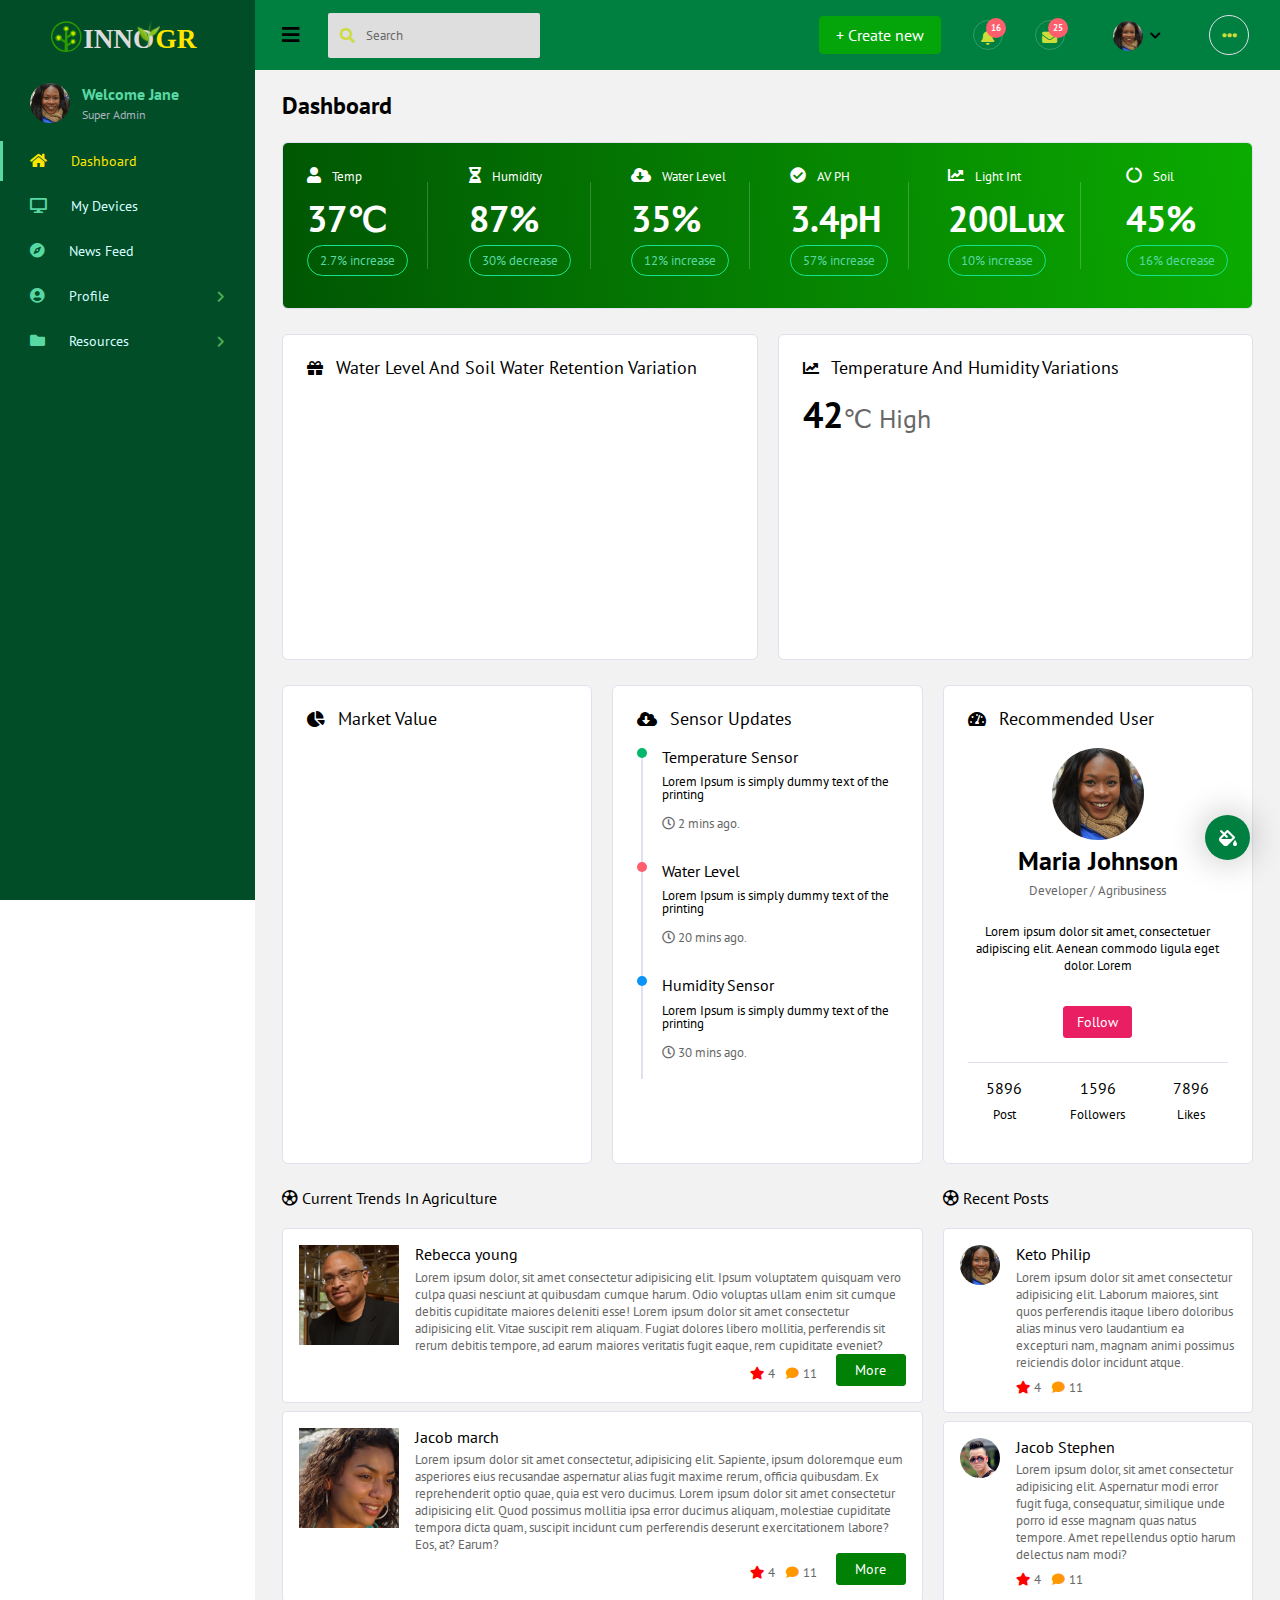
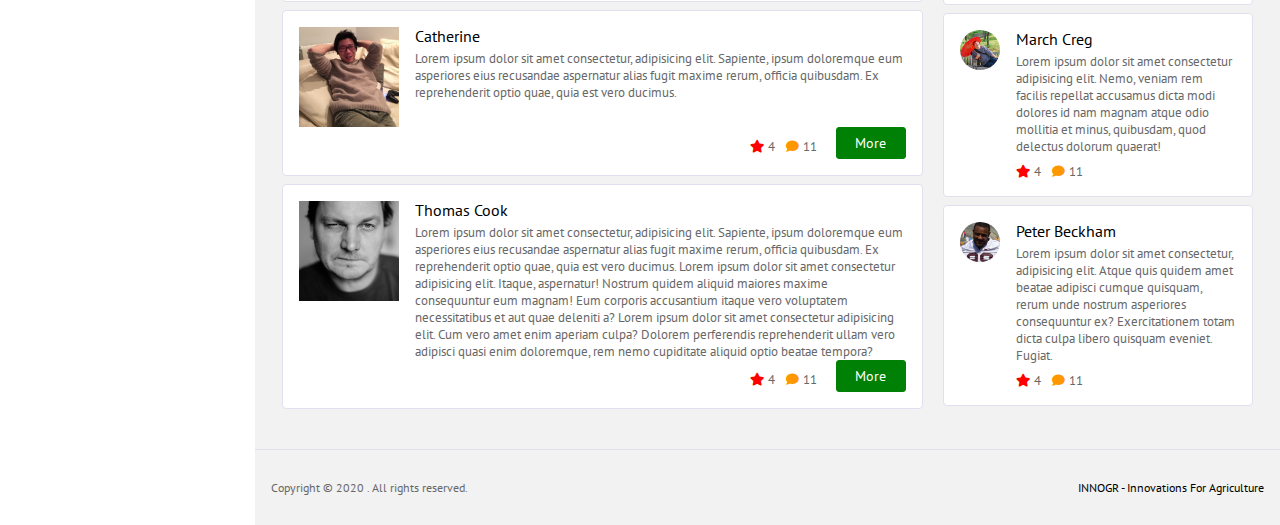
==== commit 10b75f43: "ready for git hub" ====
--- a/index.html
+++ b/index.html
@@ -226,151 +226,152 @@
         <i class="settings-close fa fa-times"></i>
         <ul class="nav nav-tabs" id="setting-panel" role="tablist">
           <li class="nav-item">
-            <a class="nav-link active" id="todo-tab" data-toggle="tab" href="#todo-section" role="tab"
-              aria-controls="todo-section" aria-expanded="true">TO DO LIST</a>
+            <a class="nav-link" id="todo-tab" data-toggle="tab" href="#todo-section" role="tab"
+              aria-controls="todo-section" aria-expanded="true">MESSAGES</a>
           </li>
           <li class="nav-item">
-            <a class="nav-link" id="chats-tab" data-toggle="tab" href="#chats-section" role="tab"
-              aria-controls="chats-section">CHATS</a>
+            <a class="nav-link active" id="chats-tab" data-toggle="tab" href="#chats-section" role="tab"
+              aria-controls="chats-section">UPDATES</a>
           </li>
         </ul>
         <div class="tab-content" id="setting-content">
-          <div class="tab-pane fade show active scroll-wrapper" id="todo-section" role="tabpanel"
+          <div class="tab-pane fade scroll-wrapper" id="todo-section" role="tabpanel"
             aria-labelledby="todo-section">
-            <div class="add-items d-flex px-3 mb-0">
-              <form class="form w-100">
-                <div class="form-group d-flex">
-                  <input type="text" class="form-control todo-list-input" placeholder="Add To-do">
-                  <button type="submit" class="add btn btn-primary todo-list-add-btn" id="add-task-todo">Add</button>
-                </div>
-              </form>
-            </div>
-            <div class="list-wrapper px-3">
-              <ul class="d-flex flex-column-reverse todo-list">
-                <li>
-                  <div class="form-check">
-                    <label class="form-check-label">
-                      <input class="checkbox" type="checkbox">
-                      Team review meeting at 3.00 PM
-                    </label>
-                  </div>
-                  <i class="remove fa fa-times-circle"></i>
-                </li>
-                <li>
-                  <div class="form-check">
-                    <label class="form-check-label">
-                      <input class="checkbox" type="checkbox">
-                      Prepare for presentation
-                    </label>
-                  </div>
-                  <i class="remove fa fa-times-circle"></i>
-                </li>
-                <li>
-                  <div class="form-check">
-                    <label class="form-check-label">
-                      <input class="checkbox" type="checkbox">
-                      Resolve all the low priority tickets due today
-                    </label>
-                  </div>
-                  <i class="remove fa fa-times-circle"></i>
-                </li>
-                <li class="completed">
-                  <div class="form-check">
-                    <label class="form-check-label">
-                      <input class="checkbox" type="checkbox" checked>
-                      Schedule meeting for next week
-                    </label>
-                  </div>
-                  <i class="remove fa fa-times-circle"></i>
-                </li>
-                <li class="completed">
-                  <div class="form-check">
-                    <label class="form-check-label">
-                      <input class="checkbox" type="checkbox" checked>
-                      Project review
-                    </label>
-                  </div>
-                  <i class="remove fa fa-times-circle"></i>
-                </li>
-              </ul>
-            </div>
-            <div class="events py-4 border-bottom px-3">
-              <div class="wrapper d-flex mb-2">
-                <i class="fa fa-times-circle text-primary mr-2"></i>
-                <span>Feb 11 2018</span>
-              </div>
-              <p class="mb-0 font-weight-thin text-gray">Creating component page</p>
-              <p class="text-gray mb-0">build a js based app</p>
-            </div>
-            <div class="events pt-4 px-3">
-              <div class="wrapper d-flex mb-2">
-                <i class="fa fa-times-circle text-primary mr-2"></i>
-                <span>Feb 7 2018</span>
-              </div>
-              <p class="mb-0 font-weight-thin text-gray">Meeting with Alisa</p>
-              <p class="text-gray mb-0 ">Call Sarah Graves</p>
-            </div>
+            <div class="card">
+              <div class="card-body">
+                  <h4 class="card-title">Messages</h4>
+                  <div class="preview-list">
+                      <div class="preview-item border-bottom px-0">
+                          <div class="preview-thumbnail">
+                              <img src="images/faces/face6.jpg" alt="image" class="rounded-circle">
+                          </div>
+                          <div class="preview-item-content d-flex flex-grow">
+                              <div class="flex-grow">
+                                  <h6 class="preview-subject">Richard Joy
+                                      <span class="float-right small">
+                                          <span class="text-muted pr-3">13.06.2017</span>
+                                      </span>
+                                  </h6>
+                                  <p>Thanks for the support!</p>
+                              </div>
+                          </div>
+                      </div>
+                      <div class="preview-item border-bottom px-0">
+                          <div class="preview-thumbnail">
+                              <img src="images/faces/face8.jpg" alt="image" class="rounded-circle">
+                          </div>
+                          <div class="preview-item-content d-flex flex-grow">
+                              <div class="flex-grow">
+                                  <h6 class="preview-subject">William Alex
+                                      <span class="float-right small">
+                                          <span class="text-muted pr-3">08.07.2017</span>
+                                      </span>
+                                  </h6>
+                                  <p>Meeting is postponed</p>
+                              </div>
+                          </div>
+                      </div>
+                      <div class="preview-item border-bottom px-0">
+                          <div class="preview-thumbnail">
+                              <img src="images/faces/face9.jpg" alt="image" class="rounded-circle">
+                          </div>
+                          <div class="preview-item-content d-flex flex-grow">
+                              <div class="flex-grow">
+                                  <h6 class="preview-subject">David Grey
+                                      <span class="float-right small">
+                                          <span class="text-muted pr-3">15.07.2017</span>
+                                      </span>
+                                  </h6>
+                                  <p>Please approve the request</p>
+                              </div>
+                          </div>
+                      </div>
+                      <div class="preview-item border-bottom px-0">
+                          <div class="preview-thumbnail">
+                              <img src="images/faces/face10.jpg" alt="image" class="rounded-circle">
+                          </div>
+                          <div class="preview-item-content d-flex flex-grow">
+                              <div class="flex-grow">
+                                  <h6 class="preview-subject">Aleena Abraham
+                                      <span class="float-right small">
+                                          <span class="text-muted pr-3">12.06.2017</span>
+                                      </span>
+                                  </h6>
+                                  <p>Hope to see you tomorrow</p>
+                              </div>
+                          </div>
+                      </div>
+                  </div>
+              </div>
+          </div>
+
+
+
+          
           </div>
           <!-- To do section tab ends -->
-          <div class="tab-pane fade" id="chats-section" role="tabpanel" aria-labelledby="chats-section">
+          <div class="tab-pane fade show active" id="chats-section" role="tabpanel" aria-labelledby="chats-section">
             <div class="d-flex align-items-center justify-content-between border-bottom">
-              <p class="settings-heading border-top-0 mb-3 pl-3 pt-0 border-bottom-0 pb-0">Friends</p>
-              <small class="settings-heading border-top-0 mb-3 pt-0 border-bottom-0 pb-0 pr-3 font-weight-normal">See
-                All</small>
-            </div>
-            <ul class="chat-list">
-              <li class="list active">
-                <div class="profile"><img src="images/faces/face1.jpg" alt="image"><span class="online"></span></div>
-                <div class="info">
-                  <p>Thomas Douglas</p>
-                  <p>Available</p>
-                </div>
-                <small class="text-muted my-auto">19 min</small>
-              </li>
-              <li class="list">
-                <div class="profile"><img src="images/faces/face2.jpg" alt="image"><span class="offline"></span></div>
-                <div class="info">
-                  <div class="wrapper d-flex">
-                    <p>Catherine</p>
-                  </div>
-                  <p>Away</p>
-                </div>
-                <div class="badge badge-success badge-pill my-auto mx-2">4</div>
-                <small class="text-muted my-auto">23 min</small>
-              </li>
-              <li class="list">
-                <div class="profile"><img src="images/faces/face3.jpg" alt="image"><span class="online"></span></div>
-                <div class="info">
-                  <p>Daniel Russell</p>
-                  <p>Available</p>
-                </div>
-                <small class="text-muted my-auto">14 min</small>
-              </li>
-              <li class="list">
-                <div class="profile"><img src="images/faces/face4.jpg" alt="image"><span class="offline"></span></div>
-                <div class="info">
-                  <p>James Richardson</p>
-                  <p>Away</p>
-                </div>
-                <small class="text-muted my-auto">2 min</small>
-              </li>
-              <li class="list">
-                <div class="profile"><img src="images/faces/face5.jpg" alt="image"><span class="online"></span></div>
-                <div class="info">
-                  <p>Madeline Kennedy</p>
-                  <p>Available</p>
-                </div>
-                <small class="text-muted my-auto">5 min</small>
-              </li>
-              <li class="list">
-                <div class="profile"><img src="images/faces/face6.jpg" alt="image"><span class="online"></span></div>
-                <div class="info">
-                  <p>Sarah Graves</p>
-                  <p>Available</p>
-                </div>
-                <small class="text-muted my-auto">47 min</small>
-              </li>
-            </ul>
+              <p class="settings-heading border-top-0 mb-3 pl-3 pt-0 border-bottom-0 pb-0">Updates</p>
+              <small class="settings-heading border-top-0 mb-3 pt-0 border-bottom-0 pb-0 pr-3 font-weight-normal">Date</small>
+            </div>
+
+            <div class="card">
+              <div class="card-body">
+                  <h4 class="card-title mb-0">Weather Updates</h4>
+                  <div class="d-flex justify-content-between align-items-center">
+                      <div class="d-inline-block pt-3">
+                          <div class="d-md-flex">
+                              <h2 class="mb-0">32 &#x2103;</h2>
+                              <div class="d-flex align-items-center ml-md-2 mt-2 mt-md-0">
+                                  <i class="far fa-clock text-muted"></i>
+                                  <small class=" ml-1 mb-0">Updated: 9:10am</small>
+                              </div>
+                          </div>
+                          <small class="text-gray">Lira, Uganda</small>
+                      </div>
+                 
+                  </div>
+              </div>
+          </div>
+            
+            <div class="card">
+              <div class="card-body">
+                <h4 class="card-title">
+                  <i class="icon-sm fas fa-cloud-download-alt mr-2"></i>
+
+                  News Updates
+                </h4>
+                <ul class="solid-bullet-list">
+                  <li>
+                    <h6>Temperature Sensor</h6>
+                    <p>Lorem Ipsum is simply dummy text of the printing </p>
+                    <p class="text-muted">
+                      <i class="far fa-clock"></i>
+                      2 mins ago.
+                    </p>
+                  </li>
+                  <li>
+                    <h6>Water Level</h6>
+                    <p>Lorem Ipsum is simply dummy text of the printing </p>
+                    <p class="text-muted">
+                      <i class="far fa-clock"></i>
+                      20 mins ago.
+                    </p>
+                  </li>
+                  <li>
+                    <h6>Humidity Sensor</h6>
+                    <p>Lorem Ipsum is simply dummy text of the printing </p>
+                    <p class="text-muted">
+                      <i class="far fa-clock"></i>
+                      30 mins ago.
+                    </p>
+                  </li>
+                </ul>
+              </div>
+            </div>
+
+
           </div>
           <!-- chat tab ends -->
         </div>
@@ -444,8 +445,6 @@
             <div class="collapse" id="govenment">
               <ul class="nav flex-column sub-menu">
                 <li class="nav-item"> <a class="nav-link" href="pages/government/supportcenters.html">Support centers</a></li>
-                <li class="nav-item"> <a class="nav-link" href="pages/government/projects.html">Projects</a></li>
-                <li class="nav-item"> <a class="nav-link" href="pages/government/contact.html">Contact</a></li>
               </ul>
             </div>
           </li>
--- a/css/style.css
+++ b/css/style.css
@@ -13278,6 +13278,7 @@
 
 .tab-content > .active {
   display: block;
+  padding: 0 10px;
 }
 
 .navbar {
@@ -13655,6 +13656,7 @@
   background-color: #fff;
   background-clip: border-box;
   border: 1px solid #e0e0ef;
+  margin-bottom: 5px;
   border-radius: 0.375rem;
 }
 
@@ -20358,7 +20360,7 @@
 }
 
 .img-lg {
-  width: 92px;
+  /* width: 92px; */
   height: 92px;
 }
 
@@ -20374,8 +20376,7 @@
 }
 
 .img-pk {
-  max-width: 200px;
-  min-width: 40px;
+  max-width: 100px;
 }
 
 .img-xs {
@@ -22588,7 +22589,7 @@
 }
 
 .card.card-statistics {
-  background: linear-gradient(85deg, #04581e, var(--success));
+  background: linear-gradient(85deg, #005603, #0bab00);
   color: #ffffff;
 }
 
@@ -25722,7 +25723,7 @@
   width: auto;
   margin: 0;
   padding: 0;
-  background: #392C70;
+  background: #1cad21;
 }
 
 .settings-panel .nav-tabs .nav-item {
@@ -25763,6 +25764,7 @@
   max-height: 100vh;
   height: 100%;
   padding-bottom: 150px;
+  padding: 0 10px;
 }
 
 .settings-panel .settings-heading {
